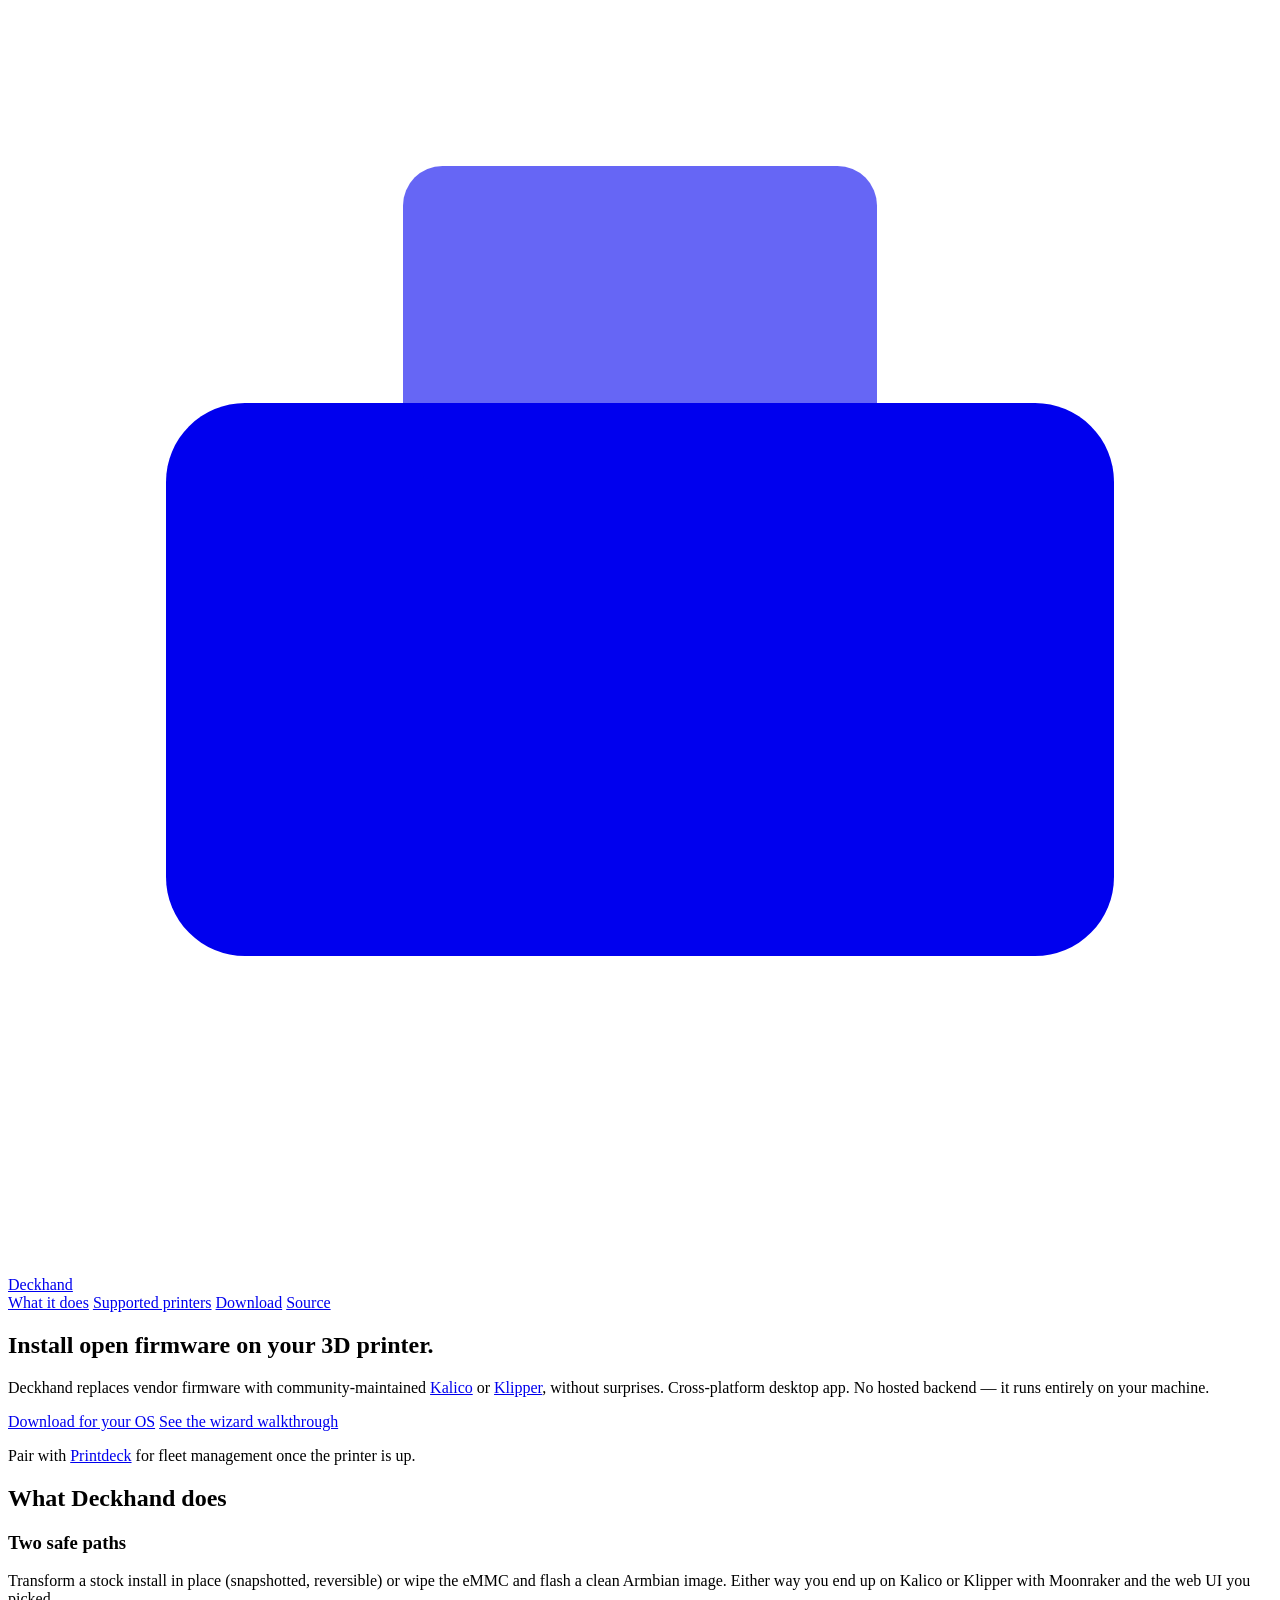
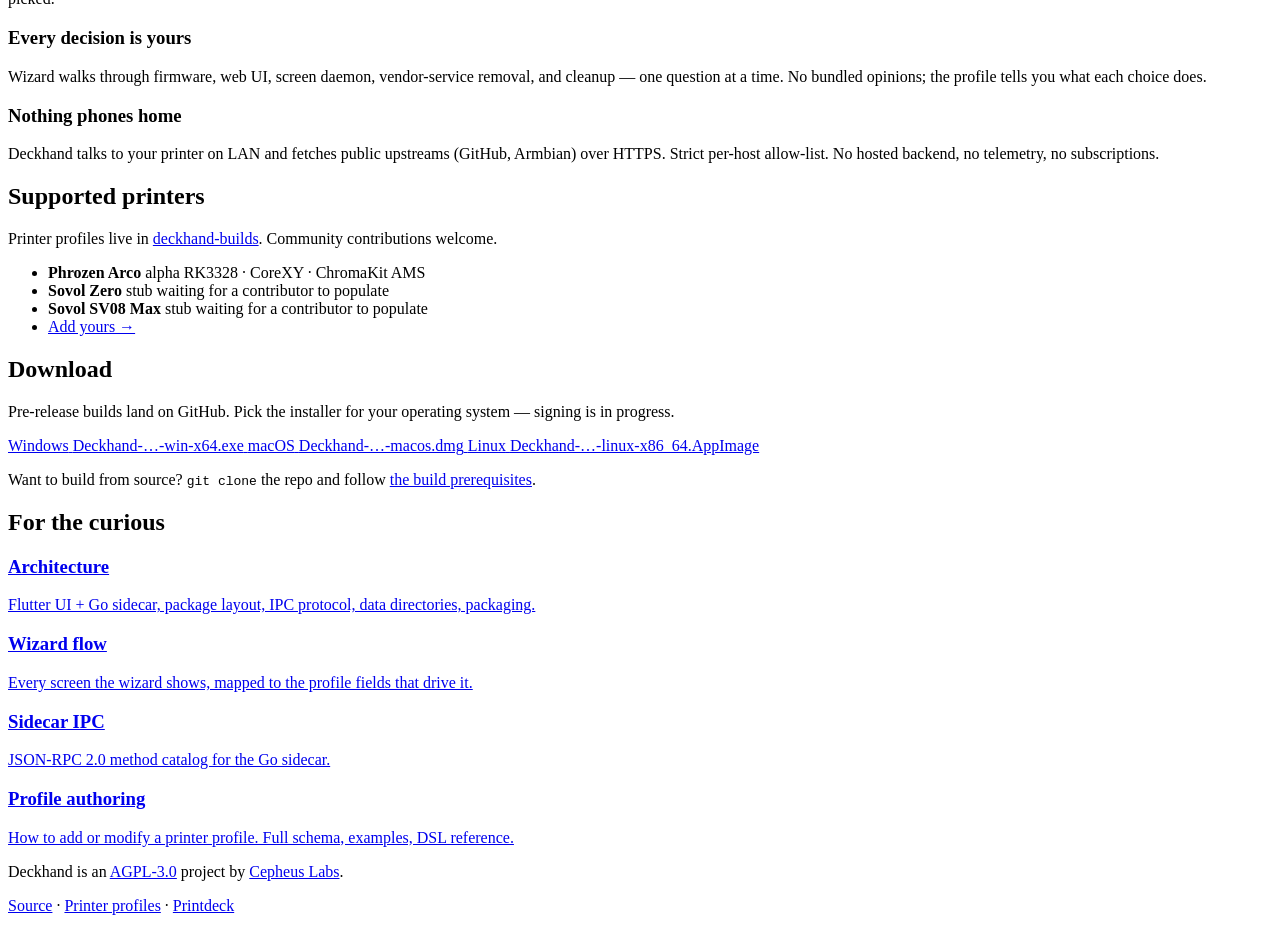
==== site/index.html @ 9b8ad836 "prod: full production readiness + landing site Step runner (deckhand_core): - Every profile step kin" ====
<!doctype html>
<html lang="en">
  <head>
    <meta charset="utf-8" />
    <meta name="viewport" content="width=device-width, initial-scale=1" />
    <title>Deckhand — open-source setup for Klipper 3D printers</title>
    <meta name="description" content="Deckhand replaces vendor firmware on Klipper 3D printers with Kalico or mainline Klipper. Cross-platform desktop tool from Cepheus Labs. Pairs with Printdeck." />

    <!-- Open Graph / social -->
    <meta property="og:title" content="Deckhand" />
    <meta property="og:description" content="OSS setup for Klipper 3D printers. Replace vendor firmware without surprises." />
    <meta property="og:url" content="https://dh.printdeck.io" />
    <meta property="og:type" content="website" />
    <meta name="twitter:card" content="summary_large_image" />

    <link rel="icon" type="image/svg+xml" href="/favicon.svg" />
    <link rel="stylesheet" href="/styles.css" />
  </head>
  <body>
    <header class="nav">
      <div class="container nav-inner">
        <a class="brand" href="/">
          <svg viewBox="0 0 32 32" class="brand-mark" aria-hidden="true">
            <rect x="4" y="10" width="24" height="14" rx="2" fill="currentColor" />
            <rect x="10" y="4" width="12" height="8" rx="1" fill="currentColor" opacity=".6" />
          </svg>
          Deckhand
        </a>
        <nav class="nav-links">
          <a href="#what">What it does</a>
          <a href="#printers">Supported printers</a>
          <a href="#download">Download</a>
          <a href="https://github.com/CepheusLabs/deckhand">Source</a>
        </nav>
      </div>
    </header>

    <main>
      <section class="hero">
        <div class="container hero-inner">
          <h1>Install <strong>open firmware</strong> on your 3D printer.</h1>
          <p class="hero-sub">
            Deckhand replaces vendor firmware with community-maintained
            <a href="https://github.com/KalicoCrew/kalico">Kalico</a> or
            <a href="https://github.com/Klipper3d/klipper">Klipper</a>,
            without surprises. Cross-platform desktop app. No hosted
            backend — it runs entirely on your machine.
          </p>
          <div class="hero-ctas">
            <a class="btn btn-primary" href="#download">Download for your OS</a>
            <a class="btn btn-ghost" href="https://github.com/CepheusLabs/deckhand/blob/main/docs/WIZARD-FLOW.md">See the wizard walkthrough</a>
          </div>
          <p class="hero-pair">
            Pair with <a href="https://printdeck.io">Printdeck</a> for fleet management once the printer is up.
          </p>
        </div>
      </section>

      <section id="what" class="section">
        <div class="container">
          <h2>What Deckhand does</h2>
          <div class="cards">
            <div class="card">
              <h3>Two safe paths</h3>
              <p>
                Transform a stock install in place (snapshotted, reversible)
                or wipe the eMMC and flash a clean Armbian image. Either
                way you end up on Kalico or Klipper with Moonraker and the
                web UI you picked.
              </p>
            </div>
            <div class="card">
              <h3>Every decision is yours</h3>
              <p>
                Wizard walks through firmware, web UI, screen daemon,
                vendor-service removal, and cleanup — one question at a
                time. No bundled opinions; the profile tells you what each
                choice does.
              </p>
            </div>
            <div class="card">
              <h3>Nothing phones home</h3>
              <p>
                Deckhand talks to your printer on LAN and fetches public
                upstreams (GitHub, Armbian) over HTTPS. Strict per-host
                allow-list. No hosted backend, no telemetry, no
                subscriptions.
              </p>
            </div>
          </div>
        </div>
      </section>

      <section id="printers" class="section alt">
        <div class="container">
          <h2>Supported printers</h2>
          <p class="section-sub">
            Printer profiles live in
            <a href="https://github.com/CepheusLabs/deckhand-builds">deckhand-builds</a>.
            Community contributions welcome.
          </p>
          <ul class="printer-list">
            <li>
              <strong>Phrozen Arco</strong>
              <span class="badge status-alpha">alpha</span>
              <span class="meta">RK3328 · CoreXY · ChromaKit AMS</span>
            </li>
            <li>
              <strong>Sovol Zero</strong>
              <span class="badge status-stub">stub</span>
              <span class="meta">waiting for a contributor to populate</span>
            </li>
            <li>
              <strong>Sovol SV08 Max</strong>
              <span class="badge status-stub">stub</span>
              <span class="meta">waiting for a contributor to populate</span>
            </li>
            <li class="add-your-printer">
              <a href="https://github.com/CepheusLabs/deckhand-builds/blob/main/AUTHORING.md">Add yours →</a>
            </li>
          </ul>
        </div>
      </section>

      <section id="download" class="section">
        <div class="container">
          <h2>Download</h2>
          <p class="section-sub">
            Pre-release builds land on GitHub. Pick the installer for your
            operating system — signing is in progress.
          </p>
          <div class="downloads">
            <a class="download-card" href="https://github.com/CepheusLabs/deckhand/releases/latest" data-os="windows">
              <span class="dl-os">Windows</span>
              <span class="dl-file">Deckhand-…-win-x64.exe</span>
            </a>
            <a class="download-card" href="https://github.com/CepheusLabs/deckhand/releases/latest" data-os="macos">
              <span class="dl-os">macOS</span>
              <span class="dl-file">Deckhand-…-macos.dmg</span>
            </a>
            <a class="download-card" href="https://github.com/CepheusLabs/deckhand/releases/latest" data-os="linux">
              <span class="dl-os">Linux</span>
              <span class="dl-file">Deckhand-…-linux-x86_64.AppImage</span>
            </a>
          </div>
          <p class="build-hint">
            Want to build from source? <code>git clone</code> the repo
            and follow <a href="https://github.com/CepheusLabs/deckhand/blob/main/docs/ARCHITECTURE.md#build-prerequisites-contributor">the build prerequisites</a>.
          </p>
        </div>
      </section>

      <section class="section alt">
        <div class="container">
          <h2>For the curious</h2>
          <div class="docs-grid">
            <a class="doc-card" href="https://github.com/CepheusLabs/deckhand/blob/main/docs/ARCHITECTURE.md">
              <h3>Architecture</h3>
              <p>Flutter UI + Go sidecar, package layout, IPC protocol, data directories, packaging.</p>
            </a>
            <a class="doc-card" href="https://github.com/CepheusLabs/deckhand/blob/main/docs/WIZARD-FLOW.md">
              <h3>Wizard flow</h3>
              <p>Every screen the wizard shows, mapped to the profile fields that drive it.</p>
            </a>
            <a class="doc-card" href="https://github.com/CepheusLabs/deckhand/blob/main/docs/IPC.md">
              <h3>Sidecar IPC</h3>
              <p>JSON-RPC 2.0 method catalog for the Go sidecar.</p>
            </a>
            <a class="doc-card" href="https://github.com/CepheusLabs/deckhand-builds/blob/main/AUTHORING.md">
              <h3>Profile authoring</h3>
              <p>How to add or modify a printer profile. Full schema, examples, DSL reference.</p>
            </a>
          </div>
        </div>
      </section>
    </main>

    <footer class="footer">
      <div class="container footer-inner">
        <p>
          Deckhand is an <a href="https://github.com/CepheusLabs/deckhand/blob/main/LICENSE">AGPL-3.0</a>
          project by <a href="https://cepheuslabs.com">Cepheus Labs</a>.
        </p>
        <p>
          <a href="https://github.com/CepheusLabs/deckhand">Source</a>
          ·
          <a href="https://github.com/CepheusLabs/deckhand-builds">Printer profiles</a>
          ·
          <a href="https://printdeck.io">Printdeck</a>
        </p>
      </div>
    </footer>

    <script src="/app.js" defer></script>
  </body>
</html>
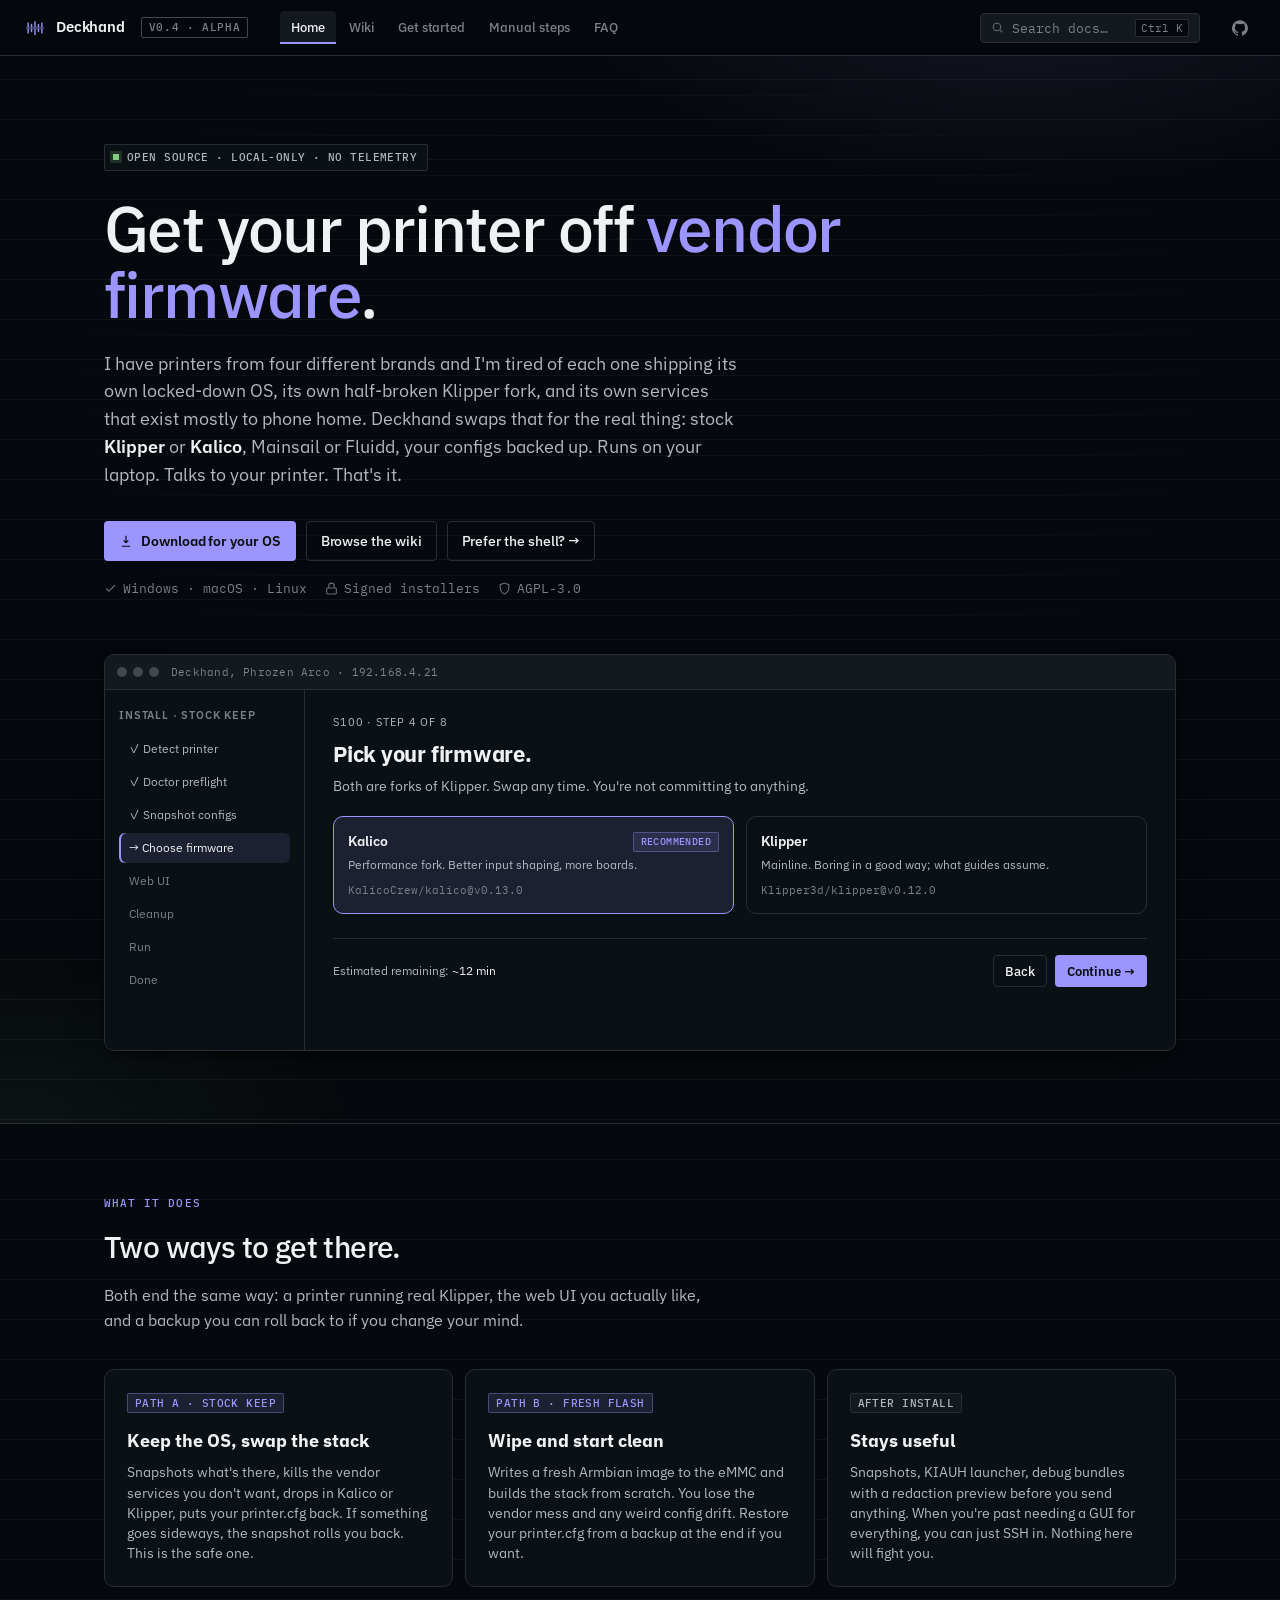
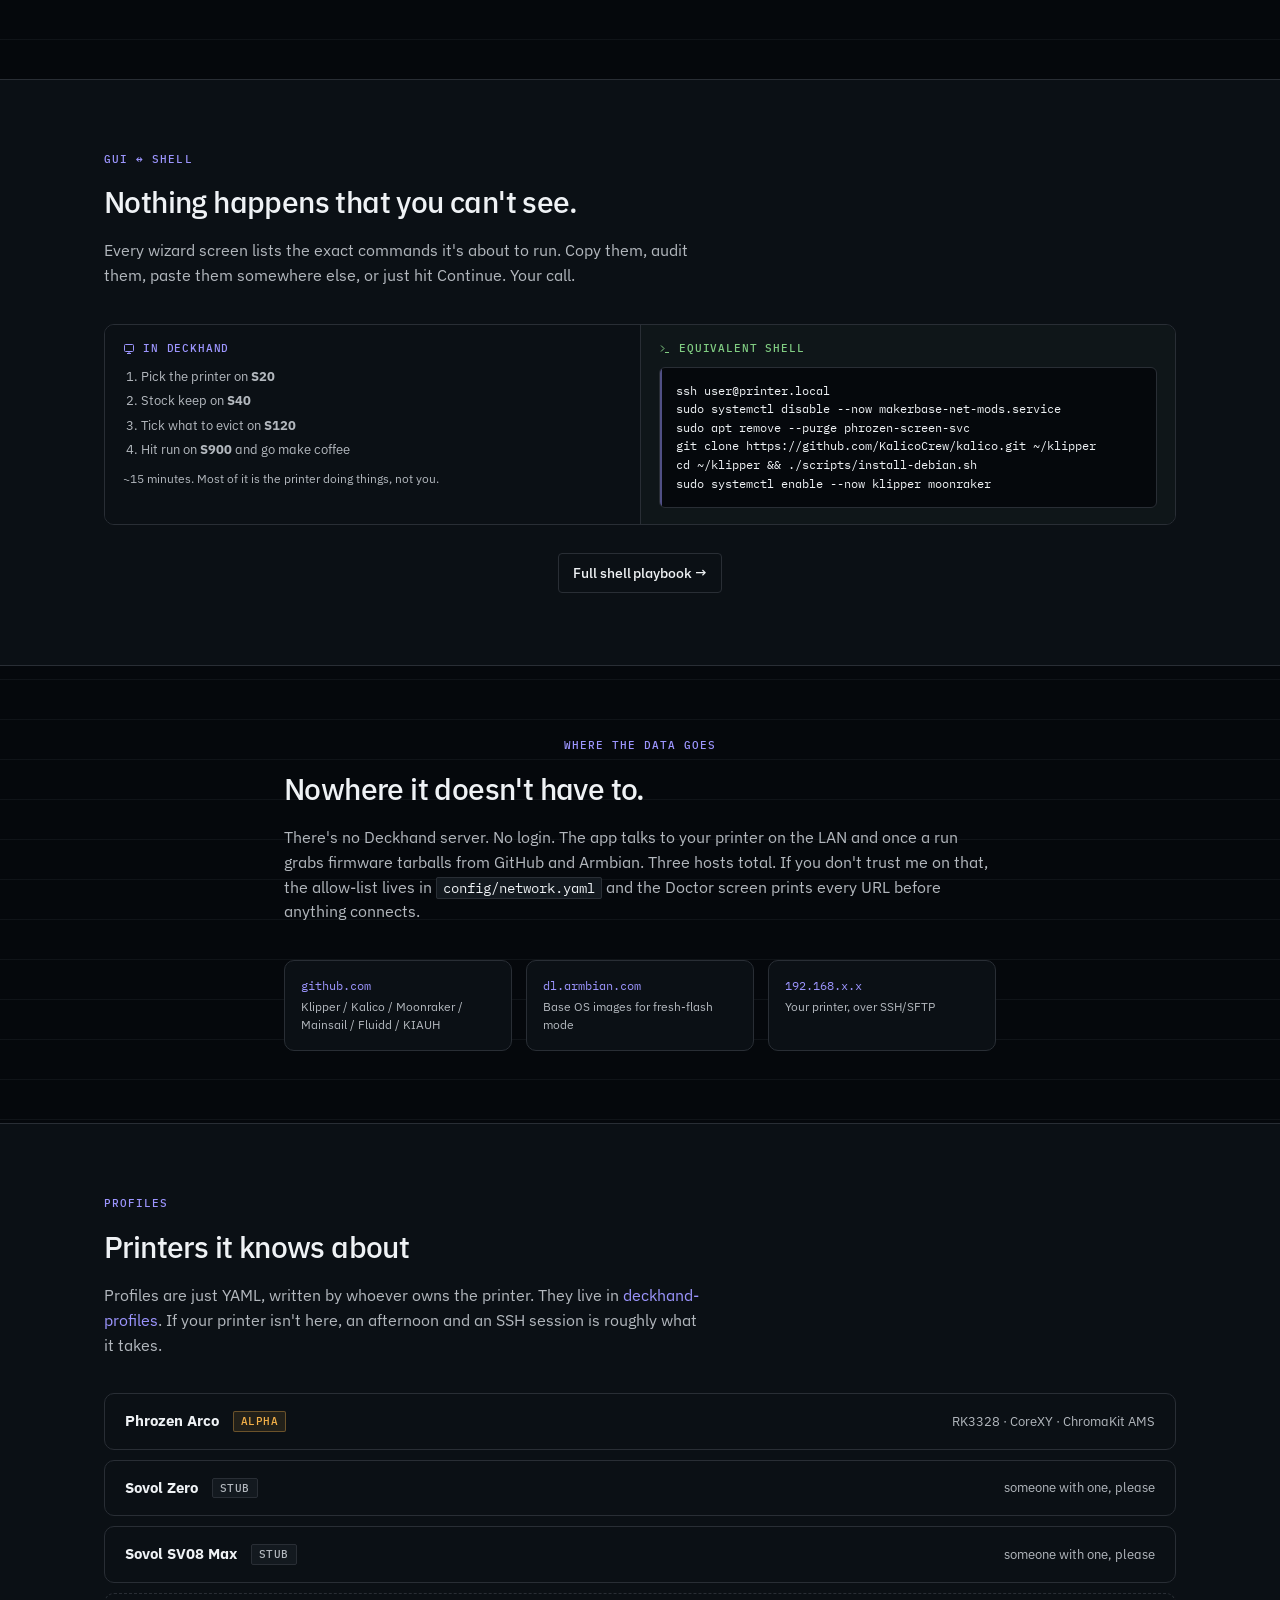
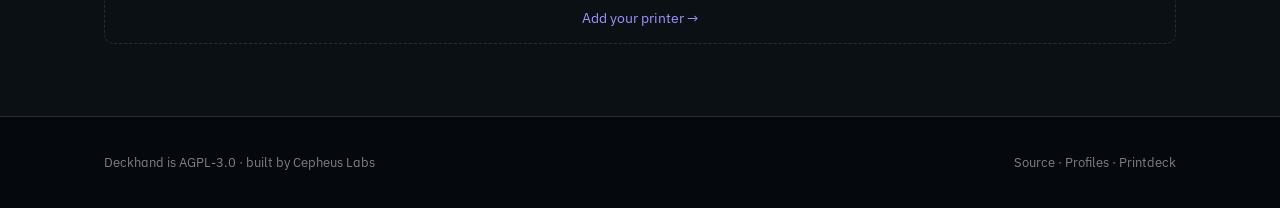
==== commit e20cbd29: "docs(site): expand deckhand web guide" ====
--- a/site/index.html
+++ b/site/index.html
@@ -1,196 +1,279 @@
 <!doctype html>
 <html lang="en">
-  <head>
-    <meta charset="utf-8" />
-    <meta name="viewport" content="width=device-width, initial-scale=1" />
-    <title>Deckhand — open-source setup for Klipper 3D printers</title>
-    <meta name="description" content="Deckhand replaces vendor firmware on Klipper 3D printers with Kalico or mainline Klipper. Cross-platform desktop tool from Cepheus Labs. Pairs with Printdeck." />
-
-    <!-- Open Graph / social -->
-    <meta property="og:title" content="Deckhand" />
-    <meta property="og:description" content="OSS setup for Klipper 3D printers. Replace vendor firmware without surprises." />
-    <meta property="og:url" content="https://dh.printdeck.io" />
-    <meta property="og:type" content="website" />
-    <meta name="twitter:card" content="summary_large_image" />
-
-    <link rel="icon" type="image/svg+xml" href="/favicon.svg" />
-    <link rel="stylesheet" href="/styles.css" />
-  </head>
-  <body>
-    <header class="nav">
-      <div class="container nav-inner">
-        <a class="brand" href="/">
-          <svg viewBox="0 0 32 32" class="brand-mark" aria-hidden="true">
-            <rect x="4" y="10" width="24" height="14" rx="2" fill="currentColor" />
-            <rect x="10" y="4" width="12" height="8" rx="1" fill="currentColor" opacity=".6" />
-          </svg>
-          Deckhand
-        </a>
-        <nav class="nav-links">
-          <a href="#what">What it does</a>
-          <a href="#printers">Supported printers</a>
-          <a href="#download">Download</a>
-          <a href="https://github.com/CepheusLabs/deckhand">Source</a>
-        </nav>
-      </div>
-    </header>
-
-    <main>
-      <section class="hero">
-        <div class="container hero-inner">
-          <h1>Install <strong>open firmware</strong> on your 3D printer.</h1>
-          <p class="hero-sub">
-            Deckhand replaces vendor firmware with community-maintained
-            <a href="https://github.com/KalicoCrew/kalico">Kalico</a> or
-            <a href="https://github.com/Klipper3d/klipper">Klipper</a>,
-            without surprises. Cross-platform desktop app. No hosted
-            backend — it runs entirely on your machine.
-          </p>
-          <div class="hero-ctas">
-            <a class="btn btn-primary" href="#download">Download for your OS</a>
-            <a class="btn btn-ghost" href="https://github.com/CepheusLabs/deckhand/blob/main/docs/WIZARD-FLOW.md">See the wizard walkthrough</a>
-          </div>
-          <p class="hero-pair">
-            Pair with <a href="https://printdeck.io">Printdeck</a> for fleet management once the printer is up.
-          </p>
-        </div>
-      </section>
-
-      <section id="what" class="section">
-        <div class="container">
-          <h2>What Deckhand does</h2>
-          <div class="cards">
-            <div class="card">
-              <h3>Two safe paths</h3>
-              <p>
-                Transform a stock install in place (snapshotted, reversible)
-                or wipe the eMMC and flash a clean Armbian image. Either
-                way you end up on Kalico or Klipper with Moonraker and the
-                web UI you picked.
-              </p>
-            </div>
-            <div class="card">
-              <h3>Every decision is yours</h3>
-              <p>
-                Wizard walks through firmware, web UI, screen daemon,
-                vendor-service removal, and cleanup — one question at a
-                time. No bundled opinions; the profile tells you what each
-                choice does.
-              </p>
-            </div>
-            <div class="card">
-              <h3>Nothing phones home</h3>
-              <p>
-                Deckhand talks to your printer on LAN and fetches public
-                upstreams (GitHub, Armbian) over HTTPS. Strict per-host
-                allow-list. No hosted backend, no telemetry, no
-                subscriptions.
-              </p>
+<head>
+<meta charset="utf-8" />
+<meta name="viewport" content="width=device-width, initial-scale=1" />
+<title>Deckhand: get your printer off vendor firmware</title>
+<meta name="description" content="A desktop app that flashes Klipper or Kalico to your 3D printer, kicks the vendor stack off, and leaves you with Mainsail or Fluidd. Free, local, no telemetry." />
+<link rel="icon" type="image/svg+xml" href="favicon.svg" />
+<link rel="stylesheet" href="styles.css" />
+</head>
+<body data-screen-label="Landing">
+
+<!-- ==================== Top bar ==================== -->
+<header class="topbar">
+  <div class="topbar-inner">
+    <a class="brand" href="index.html">
+      <svg class="brand-mark" viewBox="0 0 32 32" aria-hidden="true"><rect x="3" y="14" width="26" height="4" fill="currentColor" opacity=".4"/><g stroke="currentColor" stroke-width="2" stroke-linecap="square" fill="none"><line x1="6" y1="9" x2="6" y2="14"/><line x1="11" y1="11" x2="11" y2="14"/><line x1="16" y1="7" x2="16" y2="14"/><line x1="21" y1="11" x2="21" y2="14"/><line x1="26" y1="9" x2="26" y2="14"/><line x1="6" y1="18" x2="6" y2="23"/><line x1="11" y1="18" x2="11" y2="21"/><line x1="16" y1="18" x2="16" y2="25"/><line x1="21" y1="18" x2="21" y2="21"/><line x1="26" y1="18" x2="26" y2="23"/></g></svg>
+      Deckhand
+      <span class="brand-tag">v0.4 · alpha</span>
+    </a>
+    <nav class="topnav">
+      <a href="index.html" data-nav="index.html">Home</a>
+      <a href="wiki.html" data-nav="wiki.html">Wiki</a>
+      <a href="getting-started.html" data-nav="getting-started.html">Get started</a>
+      <a href="manual.html" data-nav="manual.html">Manual steps</a>
+      <a href="faq.html" data-nav="faq.html">FAQ</a>
+    </nav>
+    <div class="topbar-spacer"></div>
+    <button class="topbar-search" data-search aria-label="Search docs">
+      <svg viewBox="0 0 24 24" fill="none" stroke="currentColor" stroke-width="2"><circle cx="11" cy="11" r="7"/><path d="m21 21-4.3-4.3"/></svg>
+      Search docs…
+      <span class="kbd-shortcut">⌘K</span>
+    </button>
+    <a class="topbar-icon" href="https://github.com/CepheusLabs/deckhand" aria-label="GitHub">
+      <svg viewBox="0 0 24 24" fill="currentColor"><path d="M12 .3a12 12 0 0 0-3.8 23.4c.6.1.8-.3.8-.6v-2.1c-3.3.7-4-1.6-4-1.6-.5-1.4-1.3-1.7-1.3-1.7-1.1-.7.1-.7.1-.7 1.2.1 1.8 1.2 1.8 1.2 1 1.8 2.8 1.3 3.5 1 .1-.8.4-1.3.8-1.6-2.7-.3-5.5-1.3-5.5-6 0-1.3.5-2.4 1.2-3.2-.1-.3-.5-1.5.1-3.2 0 0 1-.3 3.3 1.2a11.5 11.5 0 0 1 6 0c2.3-1.5 3.3-1.2 3.3-1.2.6 1.7.2 2.9.1 3.2.7.8 1.2 1.9 1.2 3.2 0 4.7-2.8 5.7-5.5 6 .4.4.8 1.1.8 2.2v3.3c0 .3.2.7.8.6A12 12 0 0 0 12 .3"/></svg>
+    </a>
+  </div>
+</header>
+
+<!-- ==================== Hero ==================== -->
+<section class="hero">
+  <div class="hero-grid"></div>
+  <div class="hero-inner">
+    <span class="eyebrow"><span class="dot"></span> Open source · local-only · no telemetry</span>
+    <h1>
+      Get your printer off <span class="accent">vendor firmware</span>.
+    </h1>
+    <p class="hero-sub">
+      I have printers from four different brands and I'm tired of each one shipping its own locked-down OS, its own half-broken Klipper fork, and its own services that exist mostly to phone home. Deckhand swaps that for the real thing: stock <strong>Klipper</strong> or <strong>Kalico</strong>, Mainsail or Fluidd, your configs backed up. Runs on your laptop. Talks to your printer. That's it.
+    </p>
+    <div class="cta-row">
+      <a class="btn btn-primary" href="getting-started.html">
+        <svg viewBox="0 0 24 24" fill="none" stroke="currentColor" stroke-width="2"><path d="M12 3v12m0 0 4-4m-4 4-4-4M5 21h14"/></svg>
+        Download for your OS
+      </a>
+      <a class="btn btn-ghost" href="wiki.html">Browse the wiki</a>
+      <a class="btn btn-ghost" href="manual.html">Prefer the shell? →</a>
+    </div>
+    <div class="hero-meta">
+      <span><svg viewBox="0 0 24 24" fill="none" stroke="currentColor" stroke-width="2"><path d="M20 6 9 17l-5-5"/></svg> Windows · macOS · Linux</span>
+      <span><svg viewBox="0 0 24 24" fill="none" stroke="currentColor" stroke-width="2"><rect x="3" y="11" width="18" height="11" rx="2"/><path d="M7 11V7a5 5 0 0 1 10 0v4"/></svg> Signed installers</span>
+      <span><svg viewBox="0 0 24 24" fill="none" stroke="currentColor" stroke-width="2"><path d="M12 22s8-4 8-12V5l-8-3-8 3v5c0 8 8 12 8 12Z"/></svg> AGPL-3.0</span>
+    </div>
+
+    <!-- Demo window -->
+    <div class="hero-demo-wrap">
+      <div class="demo-window">
+        <div class="demo-titlebar">
+          <div class="demo-tl-dots"><span></span><span></span><span></span></div>
+          <div class="demo-tl-title">Deckhand, Phrozen Arco · 192.168.4.21</div>
+        </div>
+        <div style="display:grid;grid-template-columns:200px 1fr;min-height:360px;">
+          <!-- left rail -->
+          <div style="background:var(--bg-alt);border-right:1px solid var(--border);padding:18px 14px;font-size:12px;">
+            <div style="font-size:10.5px;text-transform:uppercase;letter-spacing:.08em;color:var(--text-dim);font-weight:600;margin:0 0 10px;">Install · Stock keep</div>
+            <div style="display:grid;gap:3px;">
+              <div style="padding:6px 10px;border-radius:6px;color:var(--text-muted);">✓ Detect printer</div>
+              <div style="padding:6px 10px;border-radius:6px;color:var(--text-muted);">✓ Doctor preflight</div>
+              <div style="padding:6px 10px;border-radius:6px;color:var(--text-muted);">✓ Snapshot configs</div>
+              <div style="padding:6px 10px;border-radius:6px;background:var(--accent-soft);color:var(--text);box-shadow:inset 2px 0 0 var(--accent);">→ Choose firmware</div>
+              <div style="padding:6px 10px;border-radius:6px;color:var(--text-dim);">Web UI</div>
+              <div style="padding:6px 10px;border-radius:6px;color:var(--text-dim);">Cleanup</div>
+              <div style="padding:6px 10px;border-radius:6px;color:var(--text-dim);">Run</div>
+              <div style="padding:6px 10px;border-radius:6px;color:var(--text-dim);">Done</div>
             </div>
           </div>
-        </div>
-      </section>
-
-      <section id="printers" class="section alt">
-        <div class="container">
-          <h2>Supported printers</h2>
-          <p class="section-sub">
-            Printer profiles live in
-            <a href="https://github.com/CepheusLabs/deckhand-builds">deckhand-builds</a>.
-            Community contributions welcome.
-          </p>
-          <ul class="printer-list">
-            <li>
-              <strong>Phrozen Arco</strong>
-              <span class="badge status-alpha">alpha</span>
-              <span class="meta">RK3328 · CoreXY · ChromaKit AMS</span>
-            </li>
-            <li>
-              <strong>Sovol Zero</strong>
-              <span class="badge status-stub">stub</span>
-              <span class="meta">waiting for a contributor to populate</span>
-            </li>
-            <li>
-              <strong>Sovol SV08 Max</strong>
-              <span class="badge status-stub">stub</span>
-              <span class="meta">waiting for a contributor to populate</span>
-            </li>
-            <li class="add-your-printer">
-              <a href="https://github.com/CepheusLabs/deckhand-builds/blob/main/AUTHORING.md">Add yours →</a>
-            </li>
-          </ul>
-        </div>
-      </section>
-
-      <section id="download" class="section">
-        <div class="container">
-          <h2>Download</h2>
-          <p class="section-sub">
-            Pre-release builds land on GitHub. Pick the installer for your
-            operating system — signing is in progress.
-          </p>
-          <div class="downloads">
-            <a class="download-card" href="https://github.com/CepheusLabs/deckhand/releases/latest" data-os="windows">
-              <span class="dl-os">Windows</span>
-              <span class="dl-file">Deckhand-…-win-x64.exe</span>
-            </a>
-            <a class="download-card" href="https://github.com/CepheusLabs/deckhand/releases/latest" data-os="macos">
-              <span class="dl-os">macOS</span>
-              <span class="dl-file">Deckhand-…-macos.dmg</span>
-            </a>
-            <a class="download-card" href="https://github.com/CepheusLabs/deckhand/releases/latest" data-os="linux">
-              <span class="dl-os">Linux</span>
-              <span class="dl-file">Deckhand-…-linux-x86_64.AppImage</span>
-            </a>
+          <!-- right body -->
+          <div style="padding:24px 28px;">
+            <div style="font-size:11px;text-transform:uppercase;letter-spacing:.08em;color:var(--text-muted);">S100 · Step 4 of 8</div>
+            <h3 style="font-size:22px;margin:6px 0 6px;letter-spacing:-.01em;">Pick your firmware.</h3>
+            <p style="color:var(--text-muted);margin:0 0 20px;font-size:13.5px;">Both are forks of Klipper. Swap any time. You're not committing to anything.</p>
+            <div style="display:grid;grid-template-columns:1fr 1fr;gap:12px;">
+              <div style="border:1px solid var(--accent);background:var(--accent-soft);border-radius:10px;padding:14px;">
+                <div style="display:flex;align-items:center;justify-content:space-between;">
+                  <div style="font-weight:600;">Kalico</div>
+                  <span class="tag tag--accent" style="font-size:10px;">Recommended</span>
+                </div>
+                <div style="font-size:12px;color:var(--text-muted);margin-top:4px;">Performance fork. Better input shaping, more boards.</div>
+                <div style="font-size:11px;color:var(--text-dim);margin-top:8px;font-family:var(--font-mono);">KalicoCrew/kalico@v0.13.0</div>
+              </div>
+              <div style="border:1px solid var(--border);background:var(--card);border-radius:10px;padding:14px;">
+                <div style="font-weight:600;">Klipper</div>
+                <div style="font-size:12px;color:var(--text-muted);margin-top:4px;">Mainline. Boring in a good way; what guides assume.</div>
+                <div style="font-size:11px;color:var(--text-dim);margin-top:8px;font-family:var(--font-mono);">Klipper3d/klipper@v0.12.0</div>
+              </div>
+            </div>
+            <div style="display:flex;justify-content:space-between;align-items:center;margin-top:24px;padding-top:16px;border-top:1px solid var(--border);">
+              <span style="font-size:12px;color:var(--text-muted);">Estimated remaining: <span style="color:var(--text);">~12 min</span></span>
+              <div style="display:flex;gap:8px;">
+                <button class="btn btn-ghost btn-sm">Back</button>
+                <button class="btn btn-primary btn-sm">Continue →</button>
+              </div>
+            </div>
           </div>
-          <p class="build-hint">
-            Want to build from source? <code>git clone</code> the repo
-            and follow <a href="https://github.com/CepheusLabs/deckhand/blob/main/docs/ARCHITECTURE.md#build-prerequisites-contributor">the build prerequisites</a>.
-          </p>
-        </div>
-      </section>
-
-      <section class="section alt">
-        <div class="container">
-          <h2>For the curious</h2>
-          <div class="docs-grid">
-            <a class="doc-card" href="https://github.com/CepheusLabs/deckhand/blob/main/docs/ARCHITECTURE.md">
-              <h3>Architecture</h3>
-              <p>Flutter UI + Go sidecar, package layout, IPC protocol, data directories, packaging.</p>
-            </a>
-            <a class="doc-card" href="https://github.com/CepheusLabs/deckhand/blob/main/docs/WIZARD-FLOW.md">
-              <h3>Wizard flow</h3>
-              <p>Every screen the wizard shows, mapped to the profile fields that drive it.</p>
-            </a>
-            <a class="doc-card" href="https://github.com/CepheusLabs/deckhand/blob/main/docs/IPC.md">
-              <h3>Sidecar IPC</h3>
-              <p>JSON-RPC 2.0 method catalog for the Go sidecar.</p>
-            </a>
-            <a class="doc-card" href="https://github.com/CepheusLabs/deckhand-builds/blob/main/AUTHORING.md">
-              <h3>Profile authoring</h3>
-              <p>How to add or modify a printer profile. Full schema, examples, DSL reference.</p>
-            </a>
-          </div>
-        </div>
-      </section>
-    </main>
-
-    <footer class="footer">
-      <div class="container footer-inner">
-        <p>
-          Deckhand is an <a href="https://github.com/CepheusLabs/deckhand/blob/main/LICENSE">AGPL-3.0</a>
-          project by <a href="https://cepheuslabs.com">Cepheus Labs</a>.
-        </p>
-        <p>
-          <a href="https://github.com/CepheusLabs/deckhand">Source</a>
-          ·
-          <a href="https://github.com/CepheusLabs/deckhand-builds">Printer profiles</a>
-          ·
-          <a href="https://printdeck.io">Printdeck</a>
-        </p>
-      </div>
-    </footer>
-
-    <script src="/app.js" defer></script>
-  </body>
+        </div>
+      </div>
+    </div>
+  </div>
+</section>
+
+<!-- ==================== What it does ==================== -->
+<section class="section">
+  <div class="container">
+    <div class="section-eyebrow">What it does</div>
+    <h2>Two ways to get there.</h2>
+    <p class="section-lede">Both end the same way: a printer running real Klipper, the web UI you actually like, and a backup you can roll back to if you change your mind.</p>
+
+    <div class="card-grid">
+      <div class="card">
+        <span class="tag tag--accent">Path A · Stock keep</span>
+        <h3 style="margin:14px 0 8px;font-size:18px;">Keep the OS, swap the stack</h3>
+        <p style="color:var(--text-muted);margin:0;font-size:13.5px;">Snapshots what's there, kills the vendor services you don't want, drops in Kalico or Klipper, puts your printer.cfg back. If something goes sideways, the snapshot rolls you back. This is the safe one.</p>
+      </div>
+      <div class="card">
+        <span class="tag tag--accent">Path B · Fresh flash</span>
+        <h3 style="margin:14px 0 8px;font-size:18px;">Wipe and start clean</h3>
+        <p style="color:var(--text-muted);margin:0;font-size:13.5px;">Writes a fresh Armbian image to the eMMC and builds the stack from scratch. You lose the vendor mess and any weird config drift. Restore your printer.cfg from a backup at the end if you want.</p>
+      </div>
+      <div class="card">
+        <span class="tag">After install</span>
+        <h3 style="margin:14px 0 8px;font-size:18px;">Stays useful</h3>
+        <p style="color:var(--text-muted);margin:0;font-size:13.5px;">Snapshots, KIAUH launcher, debug bundles with a redaction preview before you send anything. When you're past needing a GUI for everything, you can just SSH in. Nothing here will fight you.</p>
+      </div>
+    </div>
+  </div>
+</section>
+
+<!-- ==================== GUI vs Manual ==================== -->
+<section class="section alt">
+  <div class="container">
+    <div class="section-eyebrow">GUI ↔ shell</div>
+    <h2>Nothing happens that you can't see.</h2>
+    <p class="section-lede">Every wizard screen lists the exact commands it's about to run. Copy them, audit them, paste them somewhere else, or just hit Continue. Your call.</p>
+
+    <div class="parallel">
+      <div class="parallel--gui">
+        <div class="parallel-head">
+          <svg viewBox="0 0 24 24" fill="none" stroke="currentColor" stroke-width="2"><rect x="3" y="3" width="18" height="14" rx="2"/><path d="M8 21h8M12 17v4"/></svg>
+          In Deckhand
+        </div>
+        <ol>
+          <li>Pick the printer on <strong>S20</strong></li>
+          <li>Stock keep on <strong>S40</strong></li>
+          <li>Tick what to evict on <strong>S120</strong></li>
+          <li>Hit run on <strong>S900</strong> and go make coffee</li>
+        </ol>
+        <div style="font-size:12px;color:var(--text-muted);margin-top:10px;">~15 minutes. Most of it is the printer doing things, not you.</div>
+      </div>
+      <div class="parallel--manual">
+        <div class="parallel-head">
+          <svg viewBox="0 0 24 24" fill="none" stroke="currentColor" stroke-width="2"><path d="m4 17 6-6-6-6m8 14h8"/></svg>
+          Equivalent shell
+        </div>
+<pre><code>ssh user@printer.local
+sudo systemctl disable --now makerbase-net-mods.service
+sudo apt remove --purge phrozen-screen-svc
+git clone https://github.com/KalicoCrew/kalico.git ~/klipper
+cd ~/klipper && ./scripts/install-debian.sh
+sudo systemctl enable --now klipper moonraker</code></pre>
+      </div>
+    </div>
+
+    <div style="text-align:center;margin-top:24px;">
+      <a class="btn btn-ghost" href="manual.html">Full shell playbook →</a>
+    </div>
+  </div>
+</section>
+
+<!-- ==================== Privacy ==================== -->
+<section class="section">
+  <div class="container" style="max-width:760px;text-align:center;">
+    <div class="section-eyebrow">Where the data goes</div>
+    <h2 style="text-align:left;">Nowhere it doesn't have to.</h2>
+    <p class="section-lede" style="text-align:left;max-width:none;">There's no Deckhand server. No login. The app talks to your printer on the LAN and once a run grabs firmware tarballs from GitHub and Armbian. Three hosts total. If you don't trust me on that, the allow-list lives in <code>config/network.yaml</code> and the Doctor screen prints every URL before anything connects.</p>
+
+    <div style="display:grid;grid-template-columns:repeat(auto-fit,minmax(180px,1fr));gap:14px;margin-top:24px;text-align:left;">
+      <div class="card" style="padding:16px;">
+        <div style="font-family:var(--font-mono);font-size:12px;color:var(--accent);">github.com</div>
+        <div style="font-size:12px;color:var(--text-muted);margin-top:3px;">Klipper / Kalico / Moonraker / Mainsail / Fluidd / KIAUH</div>
+      </div>
+      <div class="card" style="padding:16px;">
+        <div style="font-family:var(--font-mono);font-size:12px;color:var(--accent);">dl.armbian.com</div>
+        <div style="font-size:12px;color:var(--text-muted);margin-top:3px;">Base OS images for fresh-flash mode</div>
+      </div>
+      <div class="card" style="padding:16px;">
+        <div style="font-family:var(--font-mono);font-size:12px;color:var(--accent);">192.168.x.x</div>
+        <div style="font-size:12px;color:var(--text-muted);margin-top:3px;">Your printer, over SSH/SFTP</div>
+      </div>
+    </div>
+  </div>
+</section>
+
+<!-- ==================== Supported printers ==================== -->
+<section class="section alt" id="printers">
+  <div class="container">
+    <div class="section-eyebrow">Profiles</div>
+    <h2>Printers it knows about</h2>
+    <p class="section-lede">Profiles are just YAML, written by whoever owns the printer. They live in <a href="https://github.com/CepheusLabs/deckhand-profiles">deckhand-profiles</a>. If your printer isn't here, an afternoon and an SSH session is roughly what it takes.</p>
+    <div style="display:grid;gap:10px;">
+      <div class="card" style="display:flex;align-items:center;gap:14px;padding:16px 20px;">
+        <strong style="font-size:15px;">Phrozen Arco</strong>
+        <span class="tag tag--amber">alpha</span>
+        <span style="margin-left:auto;color:var(--text-muted);font-size:13px;">RK3328 · CoreXY · ChromaKit AMS</span>
+      </div>
+      <div class="card" style="display:flex;align-items:center;gap:14px;padding:16px 20px;">
+        <strong style="font-size:15px;">Sovol Zero</strong>
+        <span class="tag">stub</span>
+        <span style="margin-left:auto;color:var(--text-muted);font-size:13px;">someone with one, please</span>
+      </div>
+      <div class="card" style="display:flex;align-items:center;gap:14px;padding:16px 20px;">
+        <strong style="font-size:15px;">Sovol SV08 Max</strong>
+        <span class="tag">stub</span>
+        <span style="margin-left:auto;color:var(--text-muted);font-size:13px;">someone with one, please</span>
+      </div>
+      <div class="card" style="border-style:dashed;background:transparent;display:flex;justify-content:center;padding:14px;">
+        <a href="https://github.com/CepheusLabs/deckhand-profiles/blob/main/AUTHORING.md">Add your printer →</a>
+      </div>
+    </div>
+  </div>
+</section>
+
+<!-- ==================== Footer ==================== -->
+<footer class="footer">
+  <div class="container footer-inner">
+    <div>Deckhand is <a href="https://github.com/CepheusLabs/deckhand/blob/main/LICENSE">AGPL-3.0</a> · built by <a href="https://cepheuslabs.com">Cepheus Labs</a></div>
+    <div>
+      <a href="https://github.com/CepheusLabs/deckhand">Source</a> ·
+      <a href="https://github.com/CepheusLabs/deckhand-profiles">Profiles</a> ·
+      <a href="https://printdeck.io">Printdeck</a>
+    </div>
+  </div>
+</footer>
+
+<!-- Search modal -->
+<div class="search-modal" id="search-modal">
+  <div class="search-panel">
+    <div class="search-input">
+      <svg viewBox="0 0 24 24" fill="none" stroke="currentColor" stroke-width="2"><circle cx="11" cy="11" r="7"/><path d="m21 21-4.3-4.3"/></svg>
+      <input placeholder="Search the wiki…" />
+    </div>
+    <div class="search-results">
+      <div class="search-result is-selected">Getting started · Install <span class="sr-where">getting-started.html</span></div>
+      <div class="search-result">Manual playbook · Stock keep <span class="sr-where">manual.html#stock-keep</span></div>
+      <div class="search-result">🛠 CLI reference · deckhand doctor <span class="sr-where">cli.html#doctor</span></div>
+      <div class="search-result">🔧 FAQ · "It can't find my printer" <span class="sr-where">faq.html#discovery</span></div>
+      <div class="search-result">📡 IPC · disks.list <span class="sr-where">cli.html#disks-list</span></div>
+    </div>
+    <div class="search-foot">
+      <span><kbd>↑</kbd><kbd>↓</kbd> navigate</span>
+      <span><kbd>↵</kbd> open</span>
+      <span><kbd>esc</kbd> close</span>
+    </div>
+  </div>
+</div>
+
+<script src="app.js"></script>
+
+</body>
 </html>
--- a/site/styles.css
+++ b/site/styles.css
@@ -0,0 +1,859 @@
+/* ============================================================
+   Deckhand wiki + landing — design tokens
+   Mirrors the Flutter app theme (deckhand_tokens.dart):
+     · UV-violet accent (OKLCH 0.72 0.15 285)
+     · Cool slate neutrals (OKLCH * * 250)
+     · IBM Plex Sans + IBM Plex Mono
+     · Small technical radii (2/4/6/10)
+     · Horizontal "workshop" grid backdrop
+   Tokens map 1:1 to the Dart bundle so the brand reads identically.
+   ============================================================ */
+
+/* IBM Plex from Google Fonts */
+@import url('https://fonts.googleapis.com/css2?family=IBM+Plex+Mono:wght@400;500;600&family=IBM+Plex+Sans:wght@400;500;600;700&display=swap');
+
+:root {
+  /* === Surface ladder (ink0..ink4) — dark mode default === */
+  --ink0:        oklch(0.13 0.012 250);   /* page bg */
+  --ink1:        oklch(0.17 0.013 250);   /* panels, cards */
+  --ink2:        oklch(0.21 0.014 250);   /* raised */
+  --ink3:        oklch(0.26 0.015 250);   /* hover */
+  --ink4:        oklch(0.32 0.016 250);   /* highlight */
+
+  --line:        oklch(0.30 0.014 250);
+  --line-soft:   oklch(0.25 0.013 250);
+  --rule:        oklch(0.40 0.014 250);
+  --grid-line:   oklch(0.22 0.012 250 / 0.6);
+
+  --text:        oklch(0.96 0.005 250);
+  --text-2:      oklch(0.78 0.010 250);
+  --text-3:      oklch(0.60 0.012 250);
+  --text-4:      oklch(0.45 0.013 250);
+
+  /* === Accent — UV violet === */
+  --accent:        oklch(0.72 0.15 285);
+  --accent-dim:    oklch(0.64 0.11 285);
+  --accent-bright: oklch(0.82 0.15 285);
+  --accent-soft:   oklch(0.72 0.15 285 / 0.12);
+  --accent-line:   oklch(0.72 0.15 285 / 0.35);
+  --accent-fg:     oklch(0.16 0.012 285);
+
+  /* === Status === */
+  --ok:    oklch(0.78 0.13 145);
+  --warn:  oklch(0.80 0.14  75);
+  --bad:   oklch(0.70 0.18  25);
+  --info:  oklch(0.78 0.10 220);
+
+  --ok-soft:   oklch(0.78 0.13 145 / 0.10);
+  --warn-soft: oklch(0.80 0.14  75 / 0.10);
+  --bad-soft:  oklch(0.70 0.18  25 / 0.10);
+
+  /* Legacy aliases used throughout the old stylesheet — point them at the new ladder */
+  --bg:           var(--ink0);
+  --bg-alt:       var(--ink1);
+  --bg-soft:      var(--ink2);
+  --card:         var(--ink1);
+  --card-hi:      var(--ink2);
+  --border:       var(--line);
+  --border-hi:    var(--rule);
+  --text-muted:   var(--text-2);
+  --text-dim:     var(--text-3);
+  --accent-hi:    var(--accent-bright);
+  --green:        var(--ok);
+  --amber:        var(--warn);
+  --danger:       var(--bad);
+
+  /* === Type === */
+  --font-sans:  'IBM Plex Sans', ui-sans-serif, -apple-system, "Segoe UI", "Helvetica Neue", Arial, sans-serif;
+  --font-mono:  'IBM Plex Mono', ui-monospace, "SFMono-Regular", Menlo, Consolas, monospace;
+  --font-serif: "Iowan Old Style", "Charter", "Georgia", serif;
+
+  /* === Radii (technical scale: r1..r4) === */
+  --r1: 2px;
+  --r2: 4px;
+  --r3: 6px;
+  --r4: 10px;
+  /* legacy aliases */
+  --rad-s:  var(--r2);
+  --rad-m:  var(--r3);
+  --rad-l:  var(--r4);
+  --rad-xl: 14px;
+
+  /* === Density (--u in source) === */
+  --u: 5px;
+
+  --shadow-1: 0 1px 0 rgb(255 255 255 / 0.02) inset, 0 1px 2px rgb(0 0 0 / 0.4);
+  --shadow-2: 0 12px 32px -12px rgb(0 0 0 / 0.55), 0 2px 6px rgb(0 0 0 / 0.35);
+
+  /* === Layout === */
+  --nav-h: 56px;
+  --side-w: 260px;
+  --content-max: 760px;
+}
+
+/* === Light mode === */
+:root[data-theme="light"] {
+  --ink0:        oklch(0.985 0.003 250);
+  --ink1:        oklch(0.97  0.004 250);
+  --ink2:        oklch(0.945 0.005 250);
+  --ink3:        oklch(0.92  0.006 250);
+  --ink4:        oklch(0.88  0.008 250);
+
+  --line:        oklch(0.85  0.008 250);
+  --line-soft:   oklch(0.90  0.006 250);
+  --rule:        oklch(0.72  0.010 250);
+  --grid-line:   oklch(0.90  0.006 250 / 0.7);
+
+  --text:        oklch(0.18  0.012 250);
+  --text-2:      oklch(0.36  0.012 250);
+  --text-3:      oklch(0.50  0.012 250);
+  --text-4:      oklch(0.62  0.010 250);
+
+  --accent:        oklch(0.55 0.20 285);
+  --accent-dim:    oklch(0.47 0.17 285);
+  --accent-bright: oklch(0.63 0.20 285);
+  --accent-soft:   oklch(0.55 0.20 285 / 0.10);
+  --accent-line:   oklch(0.55 0.20 285 / 0.30);
+  --accent-fg:     #fcfcfc;
+
+  --ok:    oklch(0.50 0.16 145);
+  --warn:  oklch(0.55 0.16  65);
+  --bad:   oklch(0.52 0.20  25);
+  --info:  oklch(0.55 0.13 220);
+}
+
+* { box-sizing: border-box; }
+html, body { margin: 0; padding: 0; }
+html {
+  scroll-behavior: smooth;
+  scroll-padding-top: 80px;
+  /* Workshop-instrument horizontal grid (matches GridBackground.dart, 40px cadence) */
+  background:
+    repeating-linear-gradient(
+      to bottom,
+      transparent 0,
+      transparent 39px,
+      var(--grid-line) 39px,
+      var(--grid-line) 40px
+    ),
+    var(--ink0);
+}
+
+body {
+  font-family: var(--font-sans);
+  background: transparent;
+  color: var(--text);
+  line-height: 1.5;
+  font-size: 14px;
+  -webkit-font-smoothing: antialiased;
+  text-rendering: optimizeLegibility;
+  font-feature-settings: "ss01", "cv02";
+}
+
+a { color: var(--accent); text-decoration: none; }
+a:hover { color: var(--accent-bright); text-decoration: underline; text-underline-offset: 3px; }
+
+::selection { background: var(--accent-soft); color: var(--text); }
+
+/* Mono treatment matches the Dart titleSmall + screen-ID convention */
+code, kbd, pre, samp { font-family: var(--font-mono); font-size: 0.92em; }
+code {
+  background: var(--ink2);
+  border: 1px solid var(--line);
+  padding: 1px 6px;
+  border-radius: var(--r1);
+  color: var(--text);
+  white-space: nowrap;
+  font-size: 0.88em;
+}
+pre {
+  background: var(--ink0);
+  border: 1px solid var(--line);
+  border-radius: var(--r3);
+  padding: 14px 16px;
+  overflow-x: auto;
+  margin: 16px 0;
+  line-height: 1.55;
+  font-size: 12.5px;
+  position: relative;
+}
+pre::before {
+  content: "";
+  position: absolute;
+  left: 0; top: 0; bottom: 0;
+  width: 2px;
+  background: var(--accent);
+  opacity: 0.5;
+}
+pre code { background: none; border: none; padding: 0; white-space: pre; color: var(--text); font-size: inherit; }
+
+kbd {
+  background: var(--ink2);
+  border: 1px solid var(--rule);
+  border-bottom-width: 2px;
+  padding: 1px 6px;
+  border-radius: var(--r1);
+  font-size: 0.82em;
+  color: var(--text);
+  font-weight: 500;
+}
+
+hr { border: none; border-top: 1px solid var(--line); margin: 32px 0; }
+
+/* ============================================================
+   Top nav (shared)
+   ============================================================ */
+.topbar {
+  position: sticky; top: 0; z-index: 30;
+  background: color-mix(in oklab, var(--ink0) 85%, transparent);
+  backdrop-filter: blur(10px);
+  -webkit-backdrop-filter: blur(10px);
+  border-bottom: 1px solid var(--line);
+  height: var(--nav-h);
+}
+.topbar-inner {
+  height: 100%;
+  max-width: 1280px;
+  margin: 0 auto;
+  padding: 0 24px;
+  display: flex;
+  align-items: center;
+  gap: 24px;
+}
+.brand {
+  display: flex; align-items: center; gap: 10px;
+  font-weight: 600; font-size: 15px; letter-spacing: -0.01em;
+  color: var(--text);
+}
+.brand:hover { text-decoration: none; color: var(--text); }
+.brand-mark {
+  width: 22px; height: 22px;
+  color: var(--accent);
+  flex: none;
+}
+.brand-tag {
+  font-family: var(--font-mono);
+  font-size: 10.5px; color: var(--text-3); letter-spacing: 0.06em;
+  text-transform: uppercase; padding: 2px 7px;
+  border: 1px solid var(--rule); border-radius: var(--r1);
+  margin-left: 6px;
+  font-weight: 500;
+}
+
+.topnav {
+  display: flex; gap: 2px; align-items: center;
+  margin-left: 8px;
+}
+.topnav a {
+  color: var(--text-3);
+  font-size: 13px;
+  padding: 7px 11px;
+  border-radius: var(--r2);
+  font-weight: 500;
+  letter-spacing: -0.005em;
+}
+.topnav a:hover { color: var(--text); background: var(--ink2); text-decoration: none; }
+.topnav a.is-active {
+  color: var(--text);
+  background: var(--ink2);
+  box-shadow: inset 0 -2px 0 var(--accent);
+  border-radius: var(--r2) var(--r2) 0 0;
+}
+
+.topbar-spacer { flex: 1; }
+
+.topbar-search {
+  display: flex; align-items: center; gap: 8px;
+  background: var(--ink2);
+  border: 1px solid var(--line);
+  border-radius: var(--r2);
+  padding: 5px 10px;
+  font-size: 12.5px;
+  color: var(--text-3);
+  min-width: 220px;
+  cursor: text;
+  font-family: var(--font-mono);
+}
+.topbar-search:hover { border-color: var(--rule); }
+.topbar-search:focus-within { border-color: var(--accent); box-shadow: 0 0 0 1.5px var(--accent); }
+.topbar-search svg { width: 13px; height: 13px; opacity: 0.8; }
+.topbar-search .kbd-shortcut {
+  margin-left: auto; font-family: var(--font-mono); font-size: 10.5px;
+  background: var(--ink0);
+  border: 1px solid var(--line);
+  padding: 1px 5px; border-radius: var(--r1);
+  color: var(--text-3);
+}
+
+.topbar-icon {
+  width: 32px; height: 32px;
+  display: inline-flex; align-items: center; justify-content: center;
+  color: var(--text-3);
+  border-radius: var(--r2);
+}
+.topbar-icon:hover { color: var(--text); background: var(--ink2); text-decoration: none; }
+.topbar-icon svg { width: 16px; height: 16px; }
+
+/* ============================================================
+   Page layout: landing
+   ============================================================ */
+.container {
+  max-width: 1120px;
+  margin: 0 auto;
+  padding: 0 24px;
+}
+
+/* ============================================================
+   Page layout: wiki (sidebar + content + toc)
+   ============================================================ */
+.wiki-shell {
+  display: grid;
+  grid-template-columns: var(--side-w) minmax(0, 1fr) 200px;
+  gap: 48px;
+  max-width: 1280px;
+  margin: 0 auto;
+  padding: 0 24px;
+  align-items: start;
+}
+
+.sidebar {
+  position: sticky;
+  top: var(--nav-h);
+  max-height: calc(100vh - var(--nav-h));
+  overflow-y: auto;
+  padding: 32px 0 48px;
+  font-size: 13px;
+  border-right: 1px solid var(--line);
+  margin-right: -24px;
+  padding-right: 24px;
+}
+.sidebar::-webkit-scrollbar { width: 6px; }
+.sidebar::-webkit-scrollbar-thumb { background: var(--rule); border-radius: var(--r1); }
+
+.sidebar-section { margin-bottom: 24px; }
+.sidebar-section-title {
+  font-family: var(--font-mono);
+  font-size: 10.5px;
+  text-transform: uppercase;
+  letter-spacing: 0.08em;
+  color: var(--text-4);
+  font-weight: 500;
+  margin: 0 0 8px;
+  padding: 0 10px;
+}
+.sidebar a {
+  display: flex; align-items: center; gap: 9px;
+  color: var(--text-3);
+  padding: 5px 10px;
+  border-radius: var(--r2);
+  line-height: 1.4;
+  letter-spacing: -0.005em;
+}
+.sidebar a:hover { color: var(--text); background: var(--ink2); text-decoration: none; }
+.sidebar a.is-active {
+  color: var(--text);
+  background: var(--accent-soft);
+  box-shadow: inset 2px 0 0 var(--accent);
+}
+.sidebar a.is-active .sb-icon { color: var(--accent); }
+.sb-icon {
+  width: 14px; height: 14px;
+  flex: none;
+  color: var(--text-4);
+}
+.sidebar a:hover .sb-icon { color: var(--text-3); }
+
+.sidebar-foot {
+  margin-top: 32px;
+  padding: 12px;
+  border: 1px dashed var(--rule);
+  border-radius: var(--r3);
+  font-size: 12px;
+  color: var(--text-3);
+  font-family: var(--font-mono);
+}
+.sidebar-foot strong { color: var(--text); display: block; margin-bottom: 3px; font-family: var(--font-sans); font-weight: 600; }
+
+/* TOC right rail */
+.toc {
+  position: sticky;
+  top: var(--nav-h);
+  max-height: calc(100vh - var(--nav-h));
+  overflow-y: auto;
+  padding: 40px 0 48px;
+  font-size: 12px;
+}
+.toc h4 {
+  font-family: var(--font-mono);
+  font-size: 10.5px;
+  text-transform: uppercase;
+  letter-spacing: 0.08em;
+  color: var(--text-4);
+  font-weight: 500;
+  margin: 0 0 12px;
+}
+.toc ul { list-style: none; padding: 0; margin: 0; border-left: 1px solid var(--line); }
+.toc li a {
+  display: block;
+  color: var(--text-3);
+  padding: 4px 0 4px 12px;
+  margin-left: -1px;
+  border-left: 2px solid transparent;
+  line-height: 1.4;
+}
+.toc li a:hover { color: var(--text); text-decoration: none; }
+.toc li a.is-active {
+  color: var(--accent);
+  border-left-color: var(--accent);
+}
+.toc li.lvl-3 a { padding-left: 24px; font-size: 11.5px; color: var(--text-4); }
+
+/* Wiki content column */
+.wiki-content {
+  padding: 40px 0 96px;
+  max-width: var(--content-max);
+}
+
+.crumbs {
+  display: flex; align-items: center; gap: 6px;
+  font-family: var(--font-mono);
+  font-size: 11.5px;
+  color: var(--text-3);
+  margin-bottom: 14px;
+  letter-spacing: 0.02em;
+}
+.crumbs a { color: var(--text-3); }
+.crumbs a:hover { color: var(--text); }
+.crumbs svg { width: 11px; height: 11px; opacity: 0.6; }
+
+.page-h {
+  font-size: 36px; line-height: 1.15; letter-spacing: -0.02em;
+  margin: 0 0 12px;
+  font-weight: 500;
+  color: var(--text);
+}
+.page-lede {
+  font-size: 16.5px; color: var(--text-2); margin: 0 0 28px;
+  max-width: 660px;
+  text-wrap: pretty;
+  line-height: 1.55;
+}
+
+.wiki-content h2 {
+  font-size: 22px; margin: 56px 0 12px;
+  letter-spacing: -0.015em;
+  scroll-margin-top: 80px;
+  display: flex; align-items: center; gap: 12px;
+  font-weight: 500;
+  color: var(--text);
+}
+/* Caliper-style title rule — short slab in accent, mirrors the logo's tick character */
+.wiki-content h2::before {
+  content: "";
+  width: 3px; height: 18px;
+  background: var(--accent);
+  border-radius: 0;
+  flex: none;
+  box-shadow: 0 -3px 0 var(--accent), 0 3px 0 var(--accent);
+  margin-left: 1px;
+}
+.wiki-content h3 {
+  font-size: 17px; margin: 36px 0 8px;
+  scroll-margin-top: 80px;
+  letter-spacing: -0.01em;
+  font-weight: 600;
+  color: var(--text);
+}
+.wiki-content h4 {
+  font-family: var(--font-mono);
+  font-size: 11px; margin: 24px 0 6px;
+  text-transform: uppercase; letter-spacing: 0.08em;
+  color: var(--text-2);
+  font-weight: 500;
+}
+
+.wiki-content p { margin: 12px 0; text-wrap: pretty; color: var(--text-2); }
+.wiki-content ul, .wiki-content ol { padding-left: 22px; }
+.wiki-content li { margin: 4px 0; color: var(--text-2); }
+.wiki-content li::marker { color: var(--text-4); }
+
+.lede-pill {
+  display: inline-flex; align-items: center; gap: 6px;
+  font-family: var(--font-mono);
+  font-size: 10.5px;
+  text-transform: uppercase;
+  letter-spacing: 0.08em;
+  font-weight: 500;
+  color: var(--accent);
+  background: var(--accent-soft);
+  padding: 3px 9px;
+  border-radius: var(--r1);
+  margin-bottom: 16px;
+  border: 1px solid var(--accent-line);
+}
+
+/* ============================================================
+   Cards / panels — small radii, single-pixel rules, no surface tint
+   ============================================================ */
+.card {
+  background: var(--ink1);
+  border: 1px solid var(--line);
+  border-radius: var(--r4);
+  padding: 22px;
+}
+.card-grid { display: grid; gap: 12px; grid-template-columns: repeat(auto-fit, minmax(240px, 1fr)); margin: 20px 0; }
+
+.callout {
+  display: grid; grid-template-columns: 18px 1fr; gap: 12px;
+  background: var(--ink1);
+  border: 1px solid var(--line);
+  border-left: 3px solid var(--accent);
+  border-radius: var(--r3);
+  padding: 12px 14px;
+  margin: 20px 0;
+  font-size: 13.5px;
+}
+.callout svg { width: 16px; height: 16px; color: var(--accent); margin-top: 2px; }
+.callout-title { font-weight: 600; margin-bottom: 2px; color: var(--text); font-size: 13.5px; }
+.callout p { margin: 0; color: var(--text-2); }
+.callout--warn { border-left-color: var(--warn); }
+.callout--warn svg { color: var(--warn); }
+.callout--danger { border-left-color: var(--bad); background: color-mix(in oklab, var(--bad) 5%, var(--ink1)); }
+.callout--danger svg { color: var(--bad); }
+.callout--ok { border-left-color: var(--ok); }
+.callout--ok svg { color: var(--ok); }
+
+/* Side-by-side: GUI vs manual */
+.parallel {
+  display: grid; grid-template-columns: 1fr 1fr; gap: 0;
+  margin: 18px 0 28px;
+  border: 1px solid var(--line);
+  border-radius: var(--r4);
+  overflow: hidden;
+}
+.parallel > div { padding: 16px 18px; }
+.parallel > div + div { border-left: 1px solid var(--line); }
+.parallel-head {
+  display: flex; align-items: center; gap: 8px;
+  font-family: var(--font-mono);
+  font-size: 10.5px; text-transform: uppercase; letter-spacing: 0.08em;
+  color: var(--text-3); font-weight: 500;
+  margin-bottom: 10px;
+}
+.parallel-head svg { width: 12px; height: 12px; }
+.parallel--gui { background: var(--ink1); }
+.parallel--gui .parallel-head { color: var(--accent); }
+.parallel--manual { background: color-mix(in oklab, var(--ok) 4%, var(--ink1)); }
+.parallel--manual .parallel-head { color: var(--ok); }
+.parallel ol, .parallel ul { margin: 0; padding-left: 18px; }
+.parallel li { margin: 5px 0; font-size: 13px; color: var(--text-2); }
+.parallel pre { margin: 8px 0 0; font-size: 12px; }
+
+@media (max-width: 800px) {
+  .parallel { grid-template-columns: 1fr; }
+  .parallel > div + div { border-left: none; border-top: 1px solid var(--line); }
+}
+
+/* Step table for manual page */
+.steps-table {
+  width: 100%; border-collapse: collapse;
+  margin: 16px 0;
+  font-size: 13px;
+  border: 1px solid var(--line);
+  border-radius: var(--r3);
+  overflow: hidden;
+}
+.steps-table th, .steps-table td {
+  text-align: left;
+  padding: 10px 14px;
+  border-bottom: 1px solid var(--line);
+  vertical-align: top;
+}
+.steps-table tr:last-child td { border-bottom: none; }
+.steps-table th {
+  font-family: var(--font-mono);
+  font-size: 10.5px;
+  text-transform: uppercase;
+  letter-spacing: 0.08em;
+  color: var(--text-3);
+  font-weight: 500;
+  background: var(--ink2);
+  border-bottom-color: var(--rule);
+}
+.steps-table td:first-child {
+  font-family: var(--font-mono);
+  color: var(--accent);
+  font-size: 12px;
+  white-space: nowrap;
+  width: 70px;
+  font-weight: 500;
+  letter-spacing: 0.02em;
+}
+.steps-table tr:hover td { background: var(--ink2); }
+
+/* Tag / badge — tighter radius, mono numerics */
+.tag {
+  display: inline-flex; align-items: center; gap: 5px;
+  font-family: var(--font-mono);
+  font-size: 10.5px; padding: 2px 7px;
+  border-radius: var(--r1);
+  background: var(--ink2);
+  border: 1px solid var(--line);
+  color: var(--text-2);
+  font-weight: 500;
+  letter-spacing: 0.04em;
+  text-transform: uppercase;
+  line-height: 1.4;
+}
+.tag--accent { color: var(--accent); border-color: var(--accent-line); background: var(--accent-soft); }
+.tag--green  { color: var(--ok); border-color: color-mix(in oklab, var(--ok) 35%, transparent); background: color-mix(in oklab, var(--ok) 10%, transparent); }
+.tag--amber  { color: var(--warn); border-color: color-mix(in oklab, var(--warn) 35%, transparent); background: color-mix(in oklab, var(--warn) 10%, transparent); }
+.tag--danger { color: var(--bad); border-color: color-mix(in oklab, var(--bad) 35%, transparent); background: color-mix(in oklab, var(--bad) 10%, transparent); }
+.tag--dot::before {
+  content: ""; width: 5px; height: 5px;
+  background: currentColor;
+}
+
+/* ============================================================
+   Landing-only chrome
+   ============================================================ */
+.hero {
+  position: relative;
+  padding: 88px 0 72px;
+  overflow: hidden;
+  border-bottom: 1px solid var(--line);
+}
+.hero::before {
+  content: "";
+  position: absolute;
+  inset: 0;
+  background:
+    radial-gradient(800px 400px at 80% -10%, var(--accent-soft), transparent 60%),
+    radial-gradient(600px 300px at 0% 100%, color-mix(in oklab, var(--ok) 6%, transparent), transparent 60%);
+  pointer-events: none;
+}
+/* Replace the perpendicular grid with the horizontal-only workshop ruling */
+.hero-grid {
+  position: absolute; inset: 0;
+  background-image:
+    repeating-linear-gradient(
+      to bottom,
+      transparent 0,
+      transparent 39px,
+      var(--grid-line) 39px,
+      var(--grid-line) 40px
+    );
+  mask-image: radial-gradient(ellipse 70% 60% at 50% 30%, #000 30%, transparent 75%);
+  opacity: 1;
+  pointer-events: none;
+}
+.hero-inner { position: relative; max-width: 1120px; margin: 0 auto; padding: 0 24px; }
+
+.eyebrow {
+  display: inline-flex; align-items: center; gap: 8px;
+  font-family: var(--font-mono);
+  font-size: 11px;
+  color: var(--text-2);
+  background: var(--ink1);
+  border: 1px solid var(--line);
+  padding: 4px 10px 4px 8px;
+  border-radius: var(--r1);
+  margin-bottom: 24px;
+  letter-spacing: 0.04em;
+  text-transform: uppercase;
+  font-weight: 500;
+}
+.eyebrow .dot { width: 6px; height: 6px; background: var(--ok); box-shadow: 0 0 0 3px color-mix(in oklab, var(--ok) 18%, transparent); }
+
+.hero h1 {
+  font-size: clamp(40px, 5.4vw, 64px);
+  line-height: 1.04;
+  margin: 0 0 22px;
+  letter-spacing: -0.025em;
+  font-weight: 500;
+  max-width: 920px;
+  color: var(--text);
+}
+.hero h1 .accent { color: var(--accent); font-weight: 500; }
+.hero h1 .strike { text-decoration: line-through; text-decoration-color: var(--text-4); color: var(--text-4); font-weight: 400; }
+
+.hero-sub {
+  font-size: 18px;
+  color: var(--text-2);
+  max-width: 640px;
+  margin: 0 0 32px;
+  text-wrap: pretty;
+  line-height: 1.55;
+}
+.hero-sub strong { color: var(--text); font-weight: 600; }
+
+.cta-row { display: flex; gap: 10px; flex-wrap: wrap; align-items: center; }
+
+/* Buttons mirror FilledButton/OutlinedButton/TextButton from deckhand_theme.dart */
+.btn {
+  display: inline-flex; align-items: center; gap: 8px;
+  height: 40px;
+  padding: 0 14px;
+  border-radius: var(--r2);
+  font-weight: 600;
+  font-size: 14px;
+  font-family: var(--font-sans);
+  letter-spacing: -0.005em;
+  border: 1px solid transparent;
+  cursor: pointer;
+  transition: background 120ms ease, border-color 120ms ease, transform 80ms ease;
+  white-space: nowrap;
+}
+.btn:hover { text-decoration: none; }
+.btn:active { transform: translateY(0.5px); }
+.btn:focus-visible { outline: none; box-shadow: 0 0 0 2px var(--ink0), 0 0 0 4px var(--accent); }
+.btn-primary { background: var(--accent); color: var(--accent-fg); }
+.btn-primary:hover { background: var(--accent-bright); color: var(--accent-fg); }
+.btn-ghost { color: var(--text); border-color: var(--line); background: transparent; font-weight: 500; }
+.btn-ghost:hover { background: var(--ink2); color: var(--text); border-color: var(--rule); }
+.btn-sm { height: 32px; padding: 0 11px; font-size: 12.5px; }
+.btn svg { width: 14px; height: 14px; }
+
+.hero-meta {
+  display: flex; gap: 18px; color: var(--text-3); font-size: 12.5px;
+  margin-top: 18px;
+  font-family: var(--font-mono);
+}
+.hero-meta span { display: inline-flex; align-items: center; gap: 6px; }
+.hero-meta svg { width: 13px; height: 13px; opacity: 0.85; }
+
+/* Hero demo: a stylized GUI mock */
+.hero-demo-wrap { margin-top: 56px; position: relative; }
+.demo-window {
+  background: var(--ink1);
+  border: 1px solid var(--line);
+  border-radius: var(--r4);
+  box-shadow: var(--shadow-2);
+  overflow: hidden;
+}
+.demo-titlebar {
+  display: flex; align-items: center; gap: 12px;
+  padding: 9px 12px;
+  background: var(--ink2);
+  border-bottom: 1px solid var(--line);
+}
+.demo-tl-dots { display: flex; gap: 6px; }
+.demo-tl-dots span {
+  width: 10px; height: 10px; border-radius: 50%;
+  background: var(--rule);
+}
+.demo-tl-title {
+  font-size: 11px; color: var(--text-3);
+  font-family: var(--font-mono);
+  letter-spacing: 0.02em;
+}
+
+/* Section blocks */
+.section { padding: 72px 0; border-bottom: 1px solid var(--line); }
+.section:last-of-type { border-bottom: none; }
+.section.alt { background: var(--ink1); }
+
+.section-eyebrow {
+  font-family: var(--font-mono);
+  font-size: 10.5px; text-transform: uppercase; letter-spacing: 0.1em;
+  color: var(--accent); font-weight: 500; margin-bottom: 12px;
+}
+.section h2 { font-size: 30px; margin: 0 0 14px; letter-spacing: -0.02em; font-weight: 500; color: var(--text); }
+.section-lede { font-size: 16px; color: var(--text-2); margin: 0 0 36px; max-width: 600px; text-wrap: pretty; line-height: 1.55; }
+
+footer.footer {
+  padding: 36px 0;
+  border-top: 1px solid var(--line);
+  color: var(--text-3);
+  font-size: 12.5px;
+  background: var(--ink0);
+}
+footer.footer .footer-inner {
+  display: flex; gap: 16px; flex-wrap: wrap;
+  justify-content: space-between; align-items: center;
+}
+footer.footer a { color: var(--text-3); }
+footer.footer a:hover { color: var(--text); }
+
+/* ============================================================
+   Pager (prev/next)
+   ============================================================ */
+.pager {
+  display: grid; grid-template-columns: 1fr 1fr; gap: 12px;
+  margin-top: 56px; padding-top: 28px; border-top: 1px solid var(--line);
+}
+.pager a {
+  display: flex; flex-direction: column;
+  padding: 12px 14px;
+  border: 1px solid var(--line);
+  border-radius: var(--r3);
+  color: var(--text);
+  background: var(--ink1);
+  transition: border-color 120ms ease;
+}
+.pager a:hover { border-color: var(--accent-line); text-decoration: none; }
+.pager a span {
+  font-family: var(--font-mono);
+  font-size: 10.5px; text-transform: uppercase; letter-spacing: 0.08em; color: var(--text-3); margin-bottom: 4px; font-weight: 500;
+}
+.pager a.next { text-align: right; }
+
+/* ============================================================
+   Search modal (cosmetic)
+   ============================================================ */
+.search-modal {
+  position: fixed; inset: 0; z-index: 100;
+  background: color-mix(in oklab, var(--ink0) 70%, transparent);
+  backdrop-filter: blur(6px);
+  display: none;
+  align-items: flex-start; justify-content: center;
+  padding: 80px 24px;
+}
+.search-modal.is-open { display: flex; }
+.search-panel {
+  background: var(--ink2); border: 1px solid var(--rule);
+  border-radius: var(--r4);
+  width: 100%; max-width: 580px;
+  box-shadow: var(--shadow-2);
+}
+.search-input {
+  display: flex; align-items: center; gap: 10px;
+  padding: 14px 16px; border-bottom: 1px solid var(--line);
+}
+.search-input svg { width: 16px; height: 16px; color: var(--text-3); }
+.search-input input {
+  flex: 1; background: transparent; border: none; outline: none;
+  color: var(--text); font-size: 14px; font-family: inherit;
+}
+.search-results { padding: 6px; max-height: 50vh; overflow-y: auto; }
+.search-result {
+  display: flex; align-items: center; gap: 10px;
+  padding: 8px 10px; border-radius: var(--r2);
+  color: var(--text); cursor: pointer; font-size: 13px;
+}
+.search-result:hover, .search-result.is-selected { background: var(--ink3); }
+.search-result .sr-where {
+  color: var(--text-4); font-size: 11px; margin-left: auto;
+  font-family: var(--font-mono); letter-spacing: 0.02em;
+}
+.search-foot {
+  padding: 8px 14px; border-top: 1px solid var(--line);
+  font-size: 11px; color: var(--text-3);
+  display: flex; gap: 16px;
+  font-family: var(--font-mono);
+}
+.search-foot kbd { font-size: 10px; }
+
+/* ============================================================
+   Print/responsive
+   ============================================================ */
+@media (max-width: 1100px) {
+  .wiki-shell { grid-template-columns: var(--side-w) minmax(0, 1fr); }
+  .toc { display: none; }
+}
+@media (max-width: 800px) {
+  .wiki-shell { grid-template-columns: 1fr; padding: 0 20px; }
+  .sidebar { display: none; }
+  .topnav { display: none; }
+  .topbar-search { display: none; }
+}
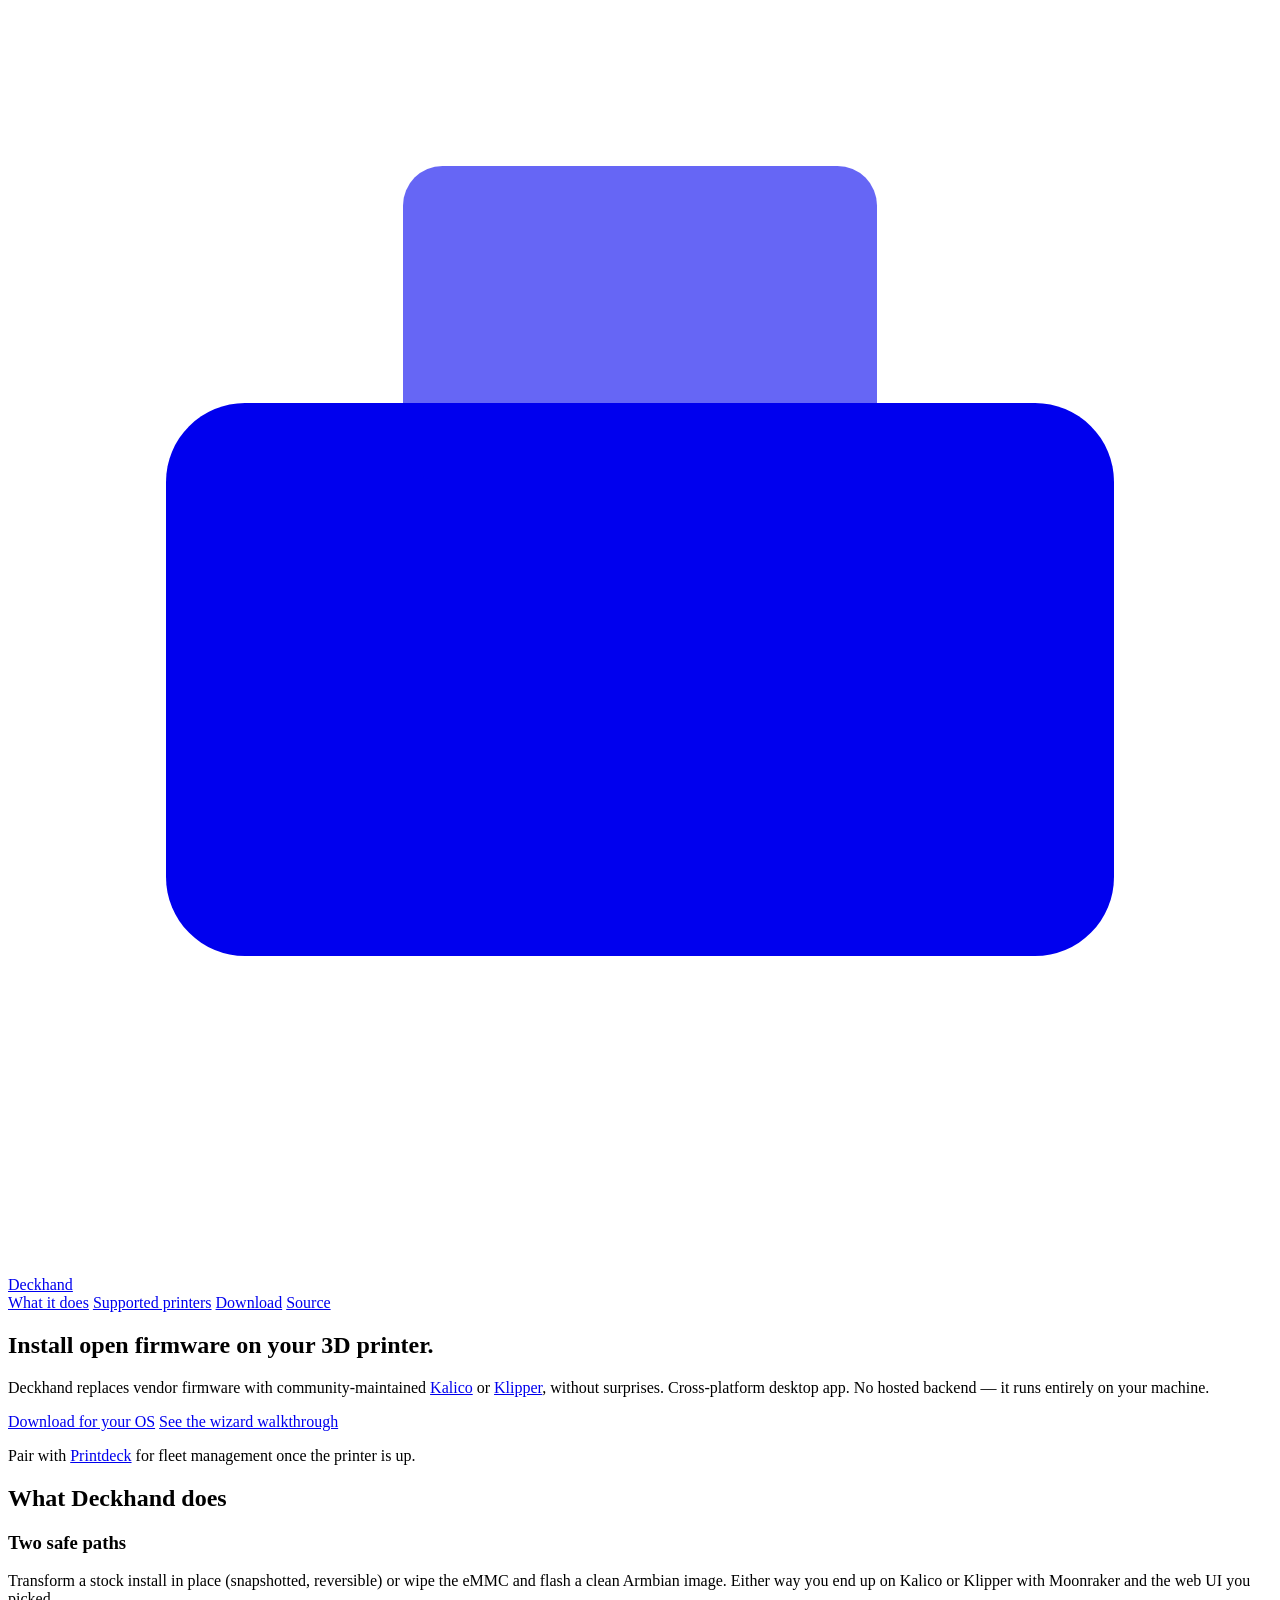
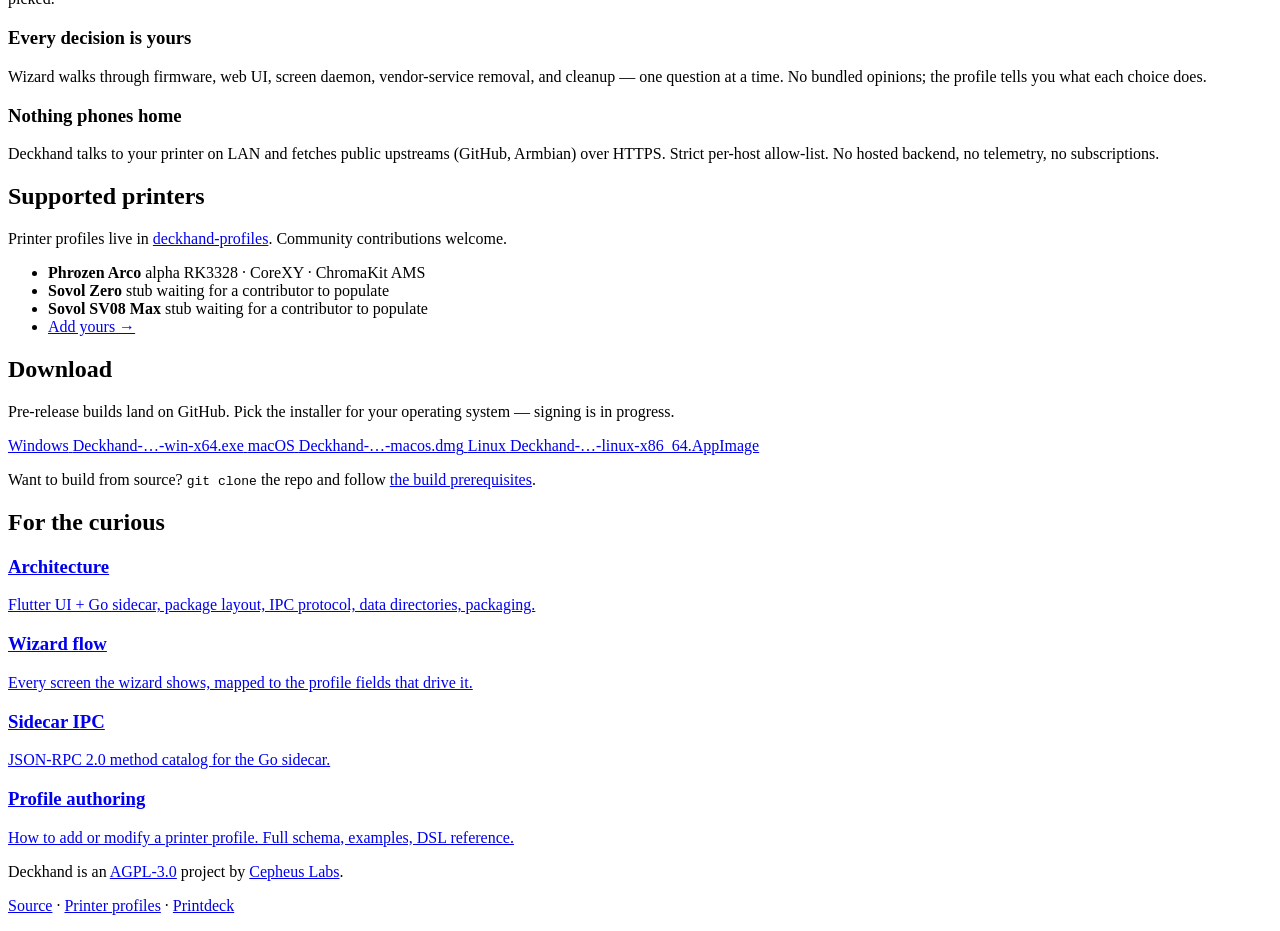
==== commit 9205c16f: "Revert "docs(site): expand deckhand web guide" This reverts commit e20cbd2928eea216d9b8170e1fc37a5d9" ====
--- a/site/index.html
+++ b/site/index.html
@@ -1,279 +1,197 @@
 <!doctype html>
 <html lang="en">
-<head>
-<meta charset="utf-8" />
-<meta name="viewport" content="width=device-width, initial-scale=1" />
-<title>Deckhand: get your printer off vendor firmware</title>
-<meta name="description" content="A desktop app that flashes Klipper or Kalico to your 3D printer, kicks the vendor stack off, and leaves you with Mainsail or Fluidd. Free, local, no telemetry." />
-<link rel="icon" type="image/svg+xml" href="favicon.svg" />
-<link rel="stylesheet" href="styles.css" />
-</head>
-<body data-screen-label="Landing">
+  <head>
+    <meta charset="utf-8" />
+    <meta name="viewport" content="width=device-width, initial-scale=1" />
+    <title>Deckhand — open-source setup for Klipper 3D printers</title>
+    <meta name="description" content="Deckhand replaces vendor firmware on Klipper 3D printers with Kalico or mainline Klipper. Cross-platform desktop tool from Cepheus Labs. Pairs with Printdeck." />
 
-<!-- ==================== Top bar ==================== -->
-<header class="topbar">
-  <div class="topbar-inner">
-    <a class="brand" href="index.html">
-      <svg class="brand-mark" viewBox="0 0 32 32" aria-hidden="true"><rect x="3" y="14" width="26" height="4" fill="currentColor" opacity=".4"/><g stroke="currentColor" stroke-width="2" stroke-linecap="square" fill="none"><line x1="6" y1="9" x2="6" y2="14"/><line x1="11" y1="11" x2="11" y2="14"/><line x1="16" y1="7" x2="16" y2="14"/><line x1="21" y1="11" x2="21" y2="14"/><line x1="26" y1="9" x2="26" y2="14"/><line x1="6" y1="18" x2="6" y2="23"/><line x1="11" y1="18" x2="11" y2="21"/><line x1="16" y1="18" x2="16" y2="25"/><line x1="21" y1="18" x2="21" y2="21"/><line x1="26" y1="18" x2="26" y2="23"/></g></svg>
-      Deckhand
-      <span class="brand-tag">v0.4 · alpha</span>
-    </a>
-    <nav class="topnav">
-      <a href="index.html" data-nav="index.html">Home</a>
-      <a href="wiki.html" data-nav="wiki.html">Wiki</a>
-      <a href="getting-started.html" data-nav="getting-started.html">Get started</a>
-      <a href="manual.html" data-nav="manual.html">Manual steps</a>
-      <a href="faq.html" data-nav="faq.html">FAQ</a>
-    </nav>
-    <div class="topbar-spacer"></div>
-    <button class="topbar-search" data-search aria-label="Search docs">
-      <svg viewBox="0 0 24 24" fill="none" stroke="currentColor" stroke-width="2"><circle cx="11" cy="11" r="7"/><path d="m21 21-4.3-4.3"/></svg>
-      Search docs…
-      <span class="kbd-shortcut">⌘K</span>
-    </button>
-    <a class="topbar-icon" href="https://github.com/CepheusLabs/deckhand" aria-label="GitHub">
-      <svg viewBox="0 0 24 24" fill="currentColor"><path d="M12 .3a12 12 0 0 0-3.8 23.4c.6.1.8-.3.8-.6v-2.1c-3.3.7-4-1.6-4-1.6-.5-1.4-1.3-1.7-1.3-1.7-1.1-.7.1-.7.1-.7 1.2.1 1.8 1.2 1.8 1.2 1 1.8 2.8 1.3 3.5 1 .1-.8.4-1.3.8-1.6-2.7-.3-5.5-1.3-5.5-6 0-1.3.5-2.4 1.2-3.2-.1-.3-.5-1.5.1-3.2 0 0 1-.3 3.3 1.2a11.5 11.5 0 0 1 6 0c2.3-1.5 3.3-1.2 3.3-1.2.6 1.7.2 2.9.1 3.2.7.8 1.2 1.9 1.2 3.2 0 4.7-2.8 5.7-5.5 6 .4.4.8 1.1.8 2.2v3.3c0 .3.2.7.8.6A12 12 0 0 0 12 .3"/></svg>
-    </a>
-  </div>
-</header>
+    <!-- Open Graph / social -->
+    <meta property="og:title" content="Deckhand" />
+    <meta property="og:description" content="OSS setup for Klipper 3D printers. Replace vendor firmware without surprises." />
+    <meta property="og:url" content="https://dh.printdeck.io" />
+    <meta property="og:type" content="website" />
+    <meta name="twitter:card" content="summary_large_image" />
 
-<!-- ==================== Hero ==================== -->
-<section class="hero">
-  <div class="hero-grid"></div>
-  <div class="hero-inner">
-    <span class="eyebrow"><span class="dot"></span> Open source · local-only · no telemetry</span>
-    <h1>
-      Get your printer off <span class="accent">vendor firmware</span>.
-    </h1>
-    <p class="hero-sub">
-      I have printers from four different brands and I'm tired of each one shipping its own locked-down OS, its own half-broken Klipper fork, and its own services that exist mostly to phone home. Deckhand swaps that for the real thing: stock <strong>Klipper</strong> or <strong>Kalico</strong>, Mainsail or Fluidd, your configs backed up. Runs on your laptop. Talks to your printer. That's it.
-    </p>
-    <div class="cta-row">
-      <a class="btn btn-primary" href="getting-started.html">
-        <svg viewBox="0 0 24 24" fill="none" stroke="currentColor" stroke-width="2"><path d="M12 3v12m0 0 4-4m-4 4-4-4M5 21h14"/></svg>
-        Download for your OS
-      </a>
-      <a class="btn btn-ghost" href="wiki.html">Browse the wiki</a>
-      <a class="btn btn-ghost" href="manual.html">Prefer the shell? →</a>
-    </div>
-    <div class="hero-meta">
-      <span><svg viewBox="0 0 24 24" fill="none" stroke="currentColor" stroke-width="2"><path d="M20 6 9 17l-5-5"/></svg> Windows · macOS · Linux</span>
-      <span><svg viewBox="0 0 24 24" fill="none" stroke="currentColor" stroke-width="2"><rect x="3" y="11" width="18" height="11" rx="2"/><path d="M7 11V7a5 5 0 0 1 10 0v4"/></svg> Signed installers</span>
-      <span><svg viewBox="0 0 24 24" fill="none" stroke="currentColor" stroke-width="2"><path d="M12 22s8-4 8-12V5l-8-3-8 3v5c0 8 8 12 8 12Z"/></svg> AGPL-3.0</span>
-    </div>
+    <link rel="icon" type="image/svg+xml" href="/favicon.svg" />
+    <link rel="stylesheet" href="/styles.css" />
+  </head>
+  <body>
+    <header class="nav">
+      <div class="container nav-inner">
+        <a class="brand" href="/">
+          <svg viewBox="0 0 32 32" class="brand-mark" aria-hidden="true">
+            <rect x="4" y="10" width="24" height="14" rx="2" fill="currentColor" />
+            <rect x="10" y="4" width="12" height="8" rx="1" fill="currentColor" opacity=".6" />
+          </svg>
+          Deckhand
+        </a>
+        <nav class="nav-links">
+          <a href="#what">What it does</a>
+          <a href="#printers">Supported printers</a>
+          <a href="#download">Download</a>
+          <a href="https://github.com/CepheusLabs/deckhand">Source</a>
+        </nav>
+      </div>
+    </header>
 
-    <!-- Demo window -->
-    <div class="hero-demo-wrap">
-      <div class="demo-window">
-        <div class="demo-titlebar">
-          <div class="demo-tl-dots"><span></span><span></span><span></span></div>
-          <div class="demo-tl-title">Deckhand, Phrozen Arco · 192.168.4.21</div>
+    <main>
+      <section class="hero">
+        <div class="container hero-inner">
+          <h1>Install <strong>open firmware</strong> on your 3D printer.</h1>
+          <p class="hero-sub">
+            Deckhand replaces vendor firmware with community-maintained
+            <a href="https://github.com/KalicoCrew/kalico">Kalico</a> or
+            <a href="https://github.com/Klipper3d/klipper">Klipper</a>,
+            without surprises. Cross-platform desktop app. No hosted
+            backend — it runs entirely on your machine.
+          </p>
+          <div class="hero-ctas">
+            <a class="btn btn-primary" href="#download">Download for your OS</a>
+            <a class="btn btn-ghost" href="https://github.com/CepheusLabs/deckhand/blob/main/docs/WIZARD-FLOW.md">See the wizard walkthrough</a>
+          </div>
+          <p class="hero-pair">
+            Pair with <a href="https://printdeck.io">Printdeck</a> for fleet management once the printer is up.
+          </p>
         </div>
-        <div style="display:grid;grid-template-columns:200px 1fr;min-height:360px;">
-          <!-- left rail -->
-          <div style="background:var(--bg-alt);border-right:1px solid var(--border);padding:18px 14px;font-size:12px;">
-            <div style="font-size:10.5px;text-transform:uppercase;letter-spacing:.08em;color:var(--text-dim);font-weight:600;margin:0 0 10px;">Install · Stock keep</div>
-            <div style="display:grid;gap:3px;">
-              <div style="padding:6px 10px;border-radius:6px;color:var(--text-muted);">✓ Detect printer</div>
-              <div style="padding:6px 10px;border-radius:6px;color:var(--text-muted);">✓ Doctor preflight</div>
-              <div style="padding:6px 10px;border-radius:6px;color:var(--text-muted);">✓ Snapshot configs</div>
-              <div style="padding:6px 10px;border-radius:6px;background:var(--accent-soft);color:var(--text);box-shadow:inset 2px 0 0 var(--accent);">→ Choose firmware</div>
-              <div style="padding:6px 10px;border-radius:6px;color:var(--text-dim);">Web UI</div>
-              <div style="padding:6px 10px;border-radius:6px;color:var(--text-dim);">Cleanup</div>
-              <div style="padding:6px 10px;border-radius:6px;color:var(--text-dim);">Run</div>
-              <div style="padding:6px 10px;border-radius:6px;color:var(--text-dim);">Done</div>
+      </section>
+
+      <section id="what" class="section">
+        <div class="container">
+          <h2>What Deckhand does</h2>
+          <div class="cards">
+            <div class="card">
+              <h3>Two safe paths</h3>
+              <p>
+                Transform a stock install in place (snapshotted, reversible)
+                or wipe the eMMC and flash a clean Armbian image. Either
+                way you end up on Kalico or Klipper with Moonraker and the
+                web UI you picked.
+              </p>
             </div>
-          </div>
-          <!-- right body -->
-          <div style="padding:24px 28px;">
-            <div style="font-size:11px;text-transform:uppercase;letter-spacing:.08em;color:var(--text-muted);">S100 · Step 4 of 8</div>
-            <h3 style="font-size:22px;margin:6px 0 6px;letter-spacing:-.01em;">Pick your firmware.</h3>
-            <p style="color:var(--text-muted);margin:0 0 20px;font-size:13.5px;">Both are forks of Klipper. Swap any time. You're not committing to anything.</p>
-            <div style="display:grid;grid-template-columns:1fr 1fr;gap:12px;">
-              <div style="border:1px solid var(--accent);background:var(--accent-soft);border-radius:10px;padding:14px;">
-                <div style="display:flex;align-items:center;justify-content:space-between;">
-                  <div style="font-weight:600;">Kalico</div>
-                  <span class="tag tag--accent" style="font-size:10px;">Recommended</span>
-                </div>
-                <div style="font-size:12px;color:var(--text-muted);margin-top:4px;">Performance fork. Better input shaping, more boards.</div>
-                <div style="font-size:11px;color:var(--text-dim);margin-top:8px;font-family:var(--font-mono);">KalicoCrew/kalico@v0.13.0</div>
-              </div>
-              <div style="border:1px solid var(--border);background:var(--card);border-radius:10px;padding:14px;">
-                <div style="font-weight:600;">Klipper</div>
-                <div style="font-size:12px;color:var(--text-muted);margin-top:4px;">Mainline. Boring in a good way; what guides assume.</div>
-                <div style="font-size:11px;color:var(--text-dim);margin-top:8px;font-family:var(--font-mono);">Klipper3d/klipper@v0.12.0</div>
-              </div>
+            <div class="card">
+              <h3>Every decision is yours</h3>
+              <p>
+                Wizard walks through firmware, web UI, screen daemon,
+                vendor-service removal, and cleanup — one question at a
+                time. No bundled opinions; the profile tells you what each
+                choice does.
+              </p>
             </div>
-            <div style="display:flex;justify-content:space-between;align-items:center;margin-top:24px;padding-top:16px;border-top:1px solid var(--border);">
-              <span style="font-size:12px;color:var(--text-muted);">Estimated remaining: <span style="color:var(--text);">~12 min</span></span>
-              <div style="display:flex;gap:8px;">
-                <button class="btn btn-ghost btn-sm">Back</button>
-                <button class="btn btn-primary btn-sm">Continue →</button>
-              </div>
+            <div class="card">
+              <h3>Nothing phones home</h3>
+              <p>
+                Deckhand talks to your printer on LAN and fetches public
+                upstreams (GitHub, Armbian) over HTTPS. Strict per-host
+                allow-list. No hosted backend, no telemetry, no
+                subscriptions.
+              </p>
             </div>
           </div>
         </div>
+      </section>
+
+      <section id="printers" class="section alt">
+        <div class="container">
+          <h2>Supported printers</h2>
+          <p class="section-sub">
+            Printer profiles live in
+            <a href="https://github.com/CepheusLabs/deckhand-profiles">deckhand-profiles</a>.
+            Community contributions welcome.
+          </p>
+          <ul class="printer-list">
+            <li>
+              <strong>Phrozen Arco</strong>
+              <span class="badge status-alpha">alpha</span>
+              <span class="meta">RK3328 · CoreXY · ChromaKit AMS</span>
+            </li>
+            <li>
+              <strong>Sovol Zero</strong>
+              <span class="badge status-stub">stub</span>
+              <span class="meta">waiting for a contributor to populate</span>
+            </li>
+            <li>
+              <strong>Sovol SV08 Max</strong>
+              <span class="badge status-stub">stub</span>
+              <span class="meta">waiting for a contributor to populate</span>
+            </li>
+            <li class="add-your-printer">
+              <a href="https://github.com/CepheusLabs/deckhand-profiles/blob/main/AUTHORING.md">Add yours →</a>
+            </li>
+          </ul>
+        </div>
+      </section>
+
+      <section id="download" class="section">
+        <div class="container">
+          <h2>Download</h2>
+          <p class="section-sub">
+            Pre-release builds land on GitHub. Pick the installer for your
+            operating system — signing is in progress.
+          </p>
+          <div class="downloads">
+            <a class="download-card" href="https://github.com/CepheusLabs/deckhand/releases/latest" data-os="windows">
+              <span class="dl-os">Windows</span>
+              <span class="dl-file">Deckhand-…-win-x64.exe</span>
+            </a>
+            <a class="download-card" href="https://github.com/CepheusLabs/deckhand/releases/latest" data-os="macos">
+              <span class="dl-os">macOS</span>
+              <span class="dl-file">Deckhand-…-macos.dmg</span>
+            </a>
+            <a class="download-card" href="https://github.com/CepheusLabs/deckhand/releases/latest" data-os="linux">
+              <span class="dl-os">Linux</span>
+              <span class="dl-file">Deckhand-…-linux-x86_64.AppImage</span>
+            </a>
+          </div>
+          <p class="verify-note" id="download-verify-note"></p>
+          <p class="build-hint">
+            Want to build from source? <code>git clone</code> the repo
+            and follow <a href="https://github.com/CepheusLabs/deckhand/blob/main/docs/ARCHITECTURE.md#build-prerequisites-contributor">the build prerequisites</a>.
+          </p>
+        </div>
+      </section>
+
+      <section class="section alt">
+        <div class="container">
+          <h2>For the curious</h2>
+          <div class="docs-grid">
+            <a class="doc-card" href="https://github.com/CepheusLabs/deckhand/blob/main/docs/ARCHITECTURE.md">
+              <h3>Architecture</h3>
+              <p>Flutter UI + Go sidecar, package layout, IPC protocol, data directories, packaging.</p>
+            </a>
+            <a class="doc-card" href="https://github.com/CepheusLabs/deckhand/blob/main/docs/WIZARD-FLOW.md">
+              <h3>Wizard flow</h3>
+              <p>Every screen the wizard shows, mapped to the profile fields that drive it.</p>
+            </a>
+            <a class="doc-card" href="https://github.com/CepheusLabs/deckhand/blob/main/docs/IPC.md">
+              <h3>Sidecar IPC</h3>
+              <p>JSON-RPC 2.0 method catalog for the Go sidecar.</p>
+            </a>
+            <a class="doc-card" href="https://github.com/CepheusLabs/deckhand-profiles/blob/main/AUTHORING.md">
+              <h3>Profile authoring</h3>
+              <p>How to add or modify a printer profile. Full schema, examples, DSL reference.</p>
+            </a>
+          </div>
+        </div>
+      </section>
+    </main>
+
+    <footer class="footer">
+      <div class="container footer-inner">
+        <p>
+          Deckhand is an <a href="https://github.com/CepheusLabs/deckhand/blob/main/LICENSE">AGPL-3.0</a>
+          project by <a href="https://cepheuslabs.com">Cepheus Labs</a>.
+        </p>
+        <p>
+          <a href="https://github.com/CepheusLabs/deckhand">Source</a>
+          ·
+          <a href="https://github.com/CepheusLabs/deckhand-profiles">Printer profiles</a>
+          ·
+          <a href="https://printdeck.io">Printdeck</a>
+        </p>
       </div>
-    </div>
-  </div>
-</section>
+    </footer>
 
-<!-- ==================== What it does ==================== -->
-<section class="section">
-  <div class="container">
-    <div class="section-eyebrow">What it does</div>
-    <h2>Two ways to get there.</h2>
-    <p class="section-lede">Both end the same way: a printer running real Klipper, the web UI you actually like, and a backup you can roll back to if you change your mind.</p>
-
-    <div class="card-grid">
-      <div class="card">
-        <span class="tag tag--accent">Path A · Stock keep</span>
-        <h3 style="margin:14px 0 8px;font-size:18px;">Keep the OS, swap the stack</h3>
-        <p style="color:var(--text-muted);margin:0;font-size:13.5px;">Snapshots what's there, kills the vendor services you don't want, drops in Kalico or Klipper, puts your printer.cfg back. If something goes sideways, the snapshot rolls you back. This is the safe one.</p>
-      </div>
-      <div class="card">
-        <span class="tag tag--accent">Path B · Fresh flash</span>
-        <h3 style="margin:14px 0 8px;font-size:18px;">Wipe and start clean</h3>
-        <p style="color:var(--text-muted);margin:0;font-size:13.5px;">Writes a fresh Armbian image to the eMMC and builds the stack from scratch. You lose the vendor mess and any weird config drift. Restore your printer.cfg from a backup at the end if you want.</p>
-      </div>
-      <div class="card">
-        <span class="tag">After install</span>
-        <h3 style="margin:14px 0 8px;font-size:18px;">Stays useful</h3>
-        <p style="color:var(--text-muted);margin:0;font-size:13.5px;">Snapshots, KIAUH launcher, debug bundles with a redaction preview before you send anything. When you're past needing a GUI for everything, you can just SSH in. Nothing here will fight you.</p>
-      </div>
-    </div>
-  </div>
-</section>
-
-<!-- ==================== GUI vs Manual ==================== -->
-<section class="section alt">
-  <div class="container">
-    <div class="section-eyebrow">GUI ↔ shell</div>
-    <h2>Nothing happens that you can't see.</h2>
-    <p class="section-lede">Every wizard screen lists the exact commands it's about to run. Copy them, audit them, paste them somewhere else, or just hit Continue. Your call.</p>
-
-    <div class="parallel">
-      <div class="parallel--gui">
-        <div class="parallel-head">
-          <svg viewBox="0 0 24 24" fill="none" stroke="currentColor" stroke-width="2"><rect x="3" y="3" width="18" height="14" rx="2"/><path d="M8 21h8M12 17v4"/></svg>
-          In Deckhand
-        </div>
-        <ol>
-          <li>Pick the printer on <strong>S20</strong></li>
-          <li>Stock keep on <strong>S40</strong></li>
-          <li>Tick what to evict on <strong>S120</strong></li>
-          <li>Hit run on <strong>S900</strong> and go make coffee</li>
-        </ol>
-        <div style="font-size:12px;color:var(--text-muted);margin-top:10px;">~15 minutes. Most of it is the printer doing things, not you.</div>
-      </div>
-      <div class="parallel--manual">
-        <div class="parallel-head">
-          <svg viewBox="0 0 24 24" fill="none" stroke="currentColor" stroke-width="2"><path d="m4 17 6-6-6-6m8 14h8"/></svg>
-          Equivalent shell
-        </div>
-<pre><code>ssh user@printer.local
-sudo systemctl disable --now makerbase-net-mods.service
-sudo apt remove --purge phrozen-screen-svc
-git clone https://github.com/KalicoCrew/kalico.git ~/klipper
-cd ~/klipper && ./scripts/install-debian.sh
-sudo systemctl enable --now klipper moonraker</code></pre>
-      </div>
-    </div>
-
-    <div style="text-align:center;margin-top:24px;">
-      <a class="btn btn-ghost" href="manual.html">Full shell playbook →</a>
-    </div>
-  </div>
-</section>
-
-<!-- ==================== Privacy ==================== -->
-<section class="section">
-  <div class="container" style="max-width:760px;text-align:center;">
-    <div class="section-eyebrow">Where the data goes</div>
-    <h2 style="text-align:left;">Nowhere it doesn't have to.</h2>
-    <p class="section-lede" style="text-align:left;max-width:none;">There's no Deckhand server. No login. The app talks to your printer on the LAN and once a run grabs firmware tarballs from GitHub and Armbian. Three hosts total. If you don't trust me on that, the allow-list lives in <code>config/network.yaml</code> and the Doctor screen prints every URL before anything connects.</p>
-
-    <div style="display:grid;grid-template-columns:repeat(auto-fit,minmax(180px,1fr));gap:14px;margin-top:24px;text-align:left;">
-      <div class="card" style="padding:16px;">
-        <div style="font-family:var(--font-mono);font-size:12px;color:var(--accent);">github.com</div>
-        <div style="font-size:12px;color:var(--text-muted);margin-top:3px;">Klipper / Kalico / Moonraker / Mainsail / Fluidd / KIAUH</div>
-      </div>
-      <div class="card" style="padding:16px;">
-        <div style="font-family:var(--font-mono);font-size:12px;color:var(--accent);">dl.armbian.com</div>
-        <div style="font-size:12px;color:var(--text-muted);margin-top:3px;">Base OS images for fresh-flash mode</div>
-      </div>
-      <div class="card" style="padding:16px;">
-        <div style="font-family:var(--font-mono);font-size:12px;color:var(--accent);">192.168.x.x</div>
-        <div style="font-size:12px;color:var(--text-muted);margin-top:3px;">Your printer, over SSH/SFTP</div>
-      </div>
-    </div>
-  </div>
-</section>
-
-<!-- ==================== Supported printers ==================== -->
-<section class="section alt" id="printers">
-  <div class="container">
-    <div class="section-eyebrow">Profiles</div>
-    <h2>Printers it knows about</h2>
-    <p class="section-lede">Profiles are just YAML, written by whoever owns the printer. They live in <a href="https://github.com/CepheusLabs/deckhand-profiles">deckhand-profiles</a>. If your printer isn't here, an afternoon and an SSH session is roughly what it takes.</p>
-    <div style="display:grid;gap:10px;">
-      <div class="card" style="display:flex;align-items:center;gap:14px;padding:16px 20px;">
-        <strong style="font-size:15px;">Phrozen Arco</strong>
-        <span class="tag tag--amber">alpha</span>
-        <span style="margin-left:auto;color:var(--text-muted);font-size:13px;">RK3328 · CoreXY · ChromaKit AMS</span>
-      </div>
-      <div class="card" style="display:flex;align-items:center;gap:14px;padding:16px 20px;">
-        <strong style="font-size:15px;">Sovol Zero</strong>
-        <span class="tag">stub</span>
-        <span style="margin-left:auto;color:var(--text-muted);font-size:13px;">someone with one, please</span>
-      </div>
-      <div class="card" style="display:flex;align-items:center;gap:14px;padding:16px 20px;">
-        <strong style="font-size:15px;">Sovol SV08 Max</strong>
-        <span class="tag">stub</span>
-        <span style="margin-left:auto;color:var(--text-muted);font-size:13px;">someone with one, please</span>
-      </div>
-      <div class="card" style="border-style:dashed;background:transparent;display:flex;justify-content:center;padding:14px;">
-        <a href="https://github.com/CepheusLabs/deckhand-profiles/blob/main/AUTHORING.md">Add your printer →</a>
-      </div>
-    </div>
-  </div>
-</section>
-
-<!-- ==================== Footer ==================== -->
-<footer class="footer">
-  <div class="container footer-inner">
-    <div>Deckhand is <a href="https://github.com/CepheusLabs/deckhand/blob/main/LICENSE">AGPL-3.0</a> · built by <a href="https://cepheuslabs.com">Cepheus Labs</a></div>
-    <div>
-      <a href="https://github.com/CepheusLabs/deckhand">Source</a> ·
-      <a href="https://github.com/CepheusLabs/deckhand-profiles">Profiles</a> ·
-      <a href="https://printdeck.io">Printdeck</a>
-    </div>
-  </div>
-</footer>
-
-<!-- Search modal -->
-<div class="search-modal" id="search-modal">
-  <div class="search-panel">
-    <div class="search-input">
-      <svg viewBox="0 0 24 24" fill="none" stroke="currentColor" stroke-width="2"><circle cx="11" cy="11" r="7"/><path d="m21 21-4.3-4.3"/></svg>
-      <input placeholder="Search the wiki…" />
-    </div>
-    <div class="search-results">
-      <div class="search-result is-selected">Getting started · Install <span class="sr-where">getting-started.html</span></div>
-      <div class="search-result">Manual playbook · Stock keep <span class="sr-where">manual.html#stock-keep</span></div>
-      <div class="search-result">🛠 CLI reference · deckhand doctor <span class="sr-where">cli.html#doctor</span></div>
-      <div class="search-result">🔧 FAQ · "It can't find my printer" <span class="sr-where">faq.html#discovery</span></div>
-      <div class="search-result">📡 IPC · disks.list <span class="sr-where">cli.html#disks-list</span></div>
-    </div>
-    <div class="search-foot">
-      <span><kbd>↑</kbd><kbd>↓</kbd> navigate</span>
-      <span><kbd>↵</kbd> open</span>
-      <span><kbd>esc</kbd> close</span>
-    </div>
-  </div>
-</div>
-
-<script src="app.js"></script>
-
-</body>
+    <script src="/app.js" defer></script>
+  </body>
 </html>
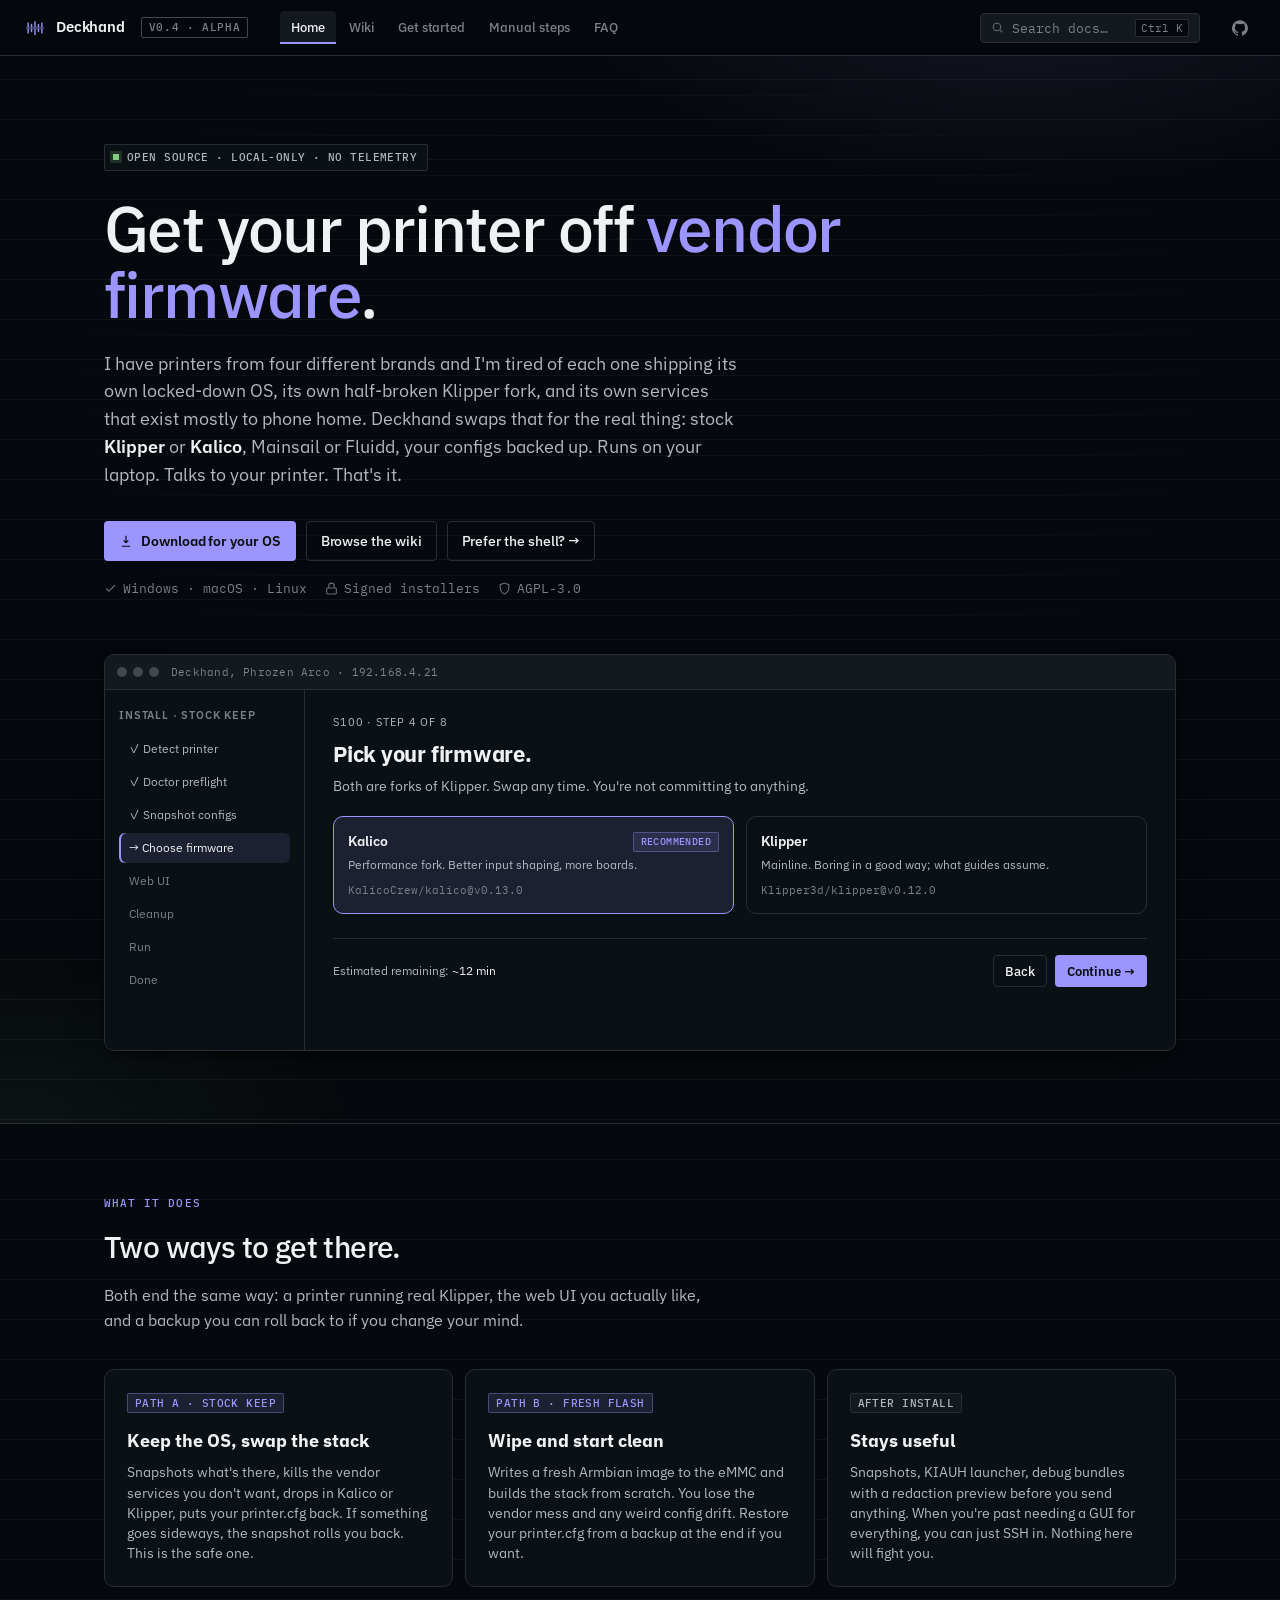
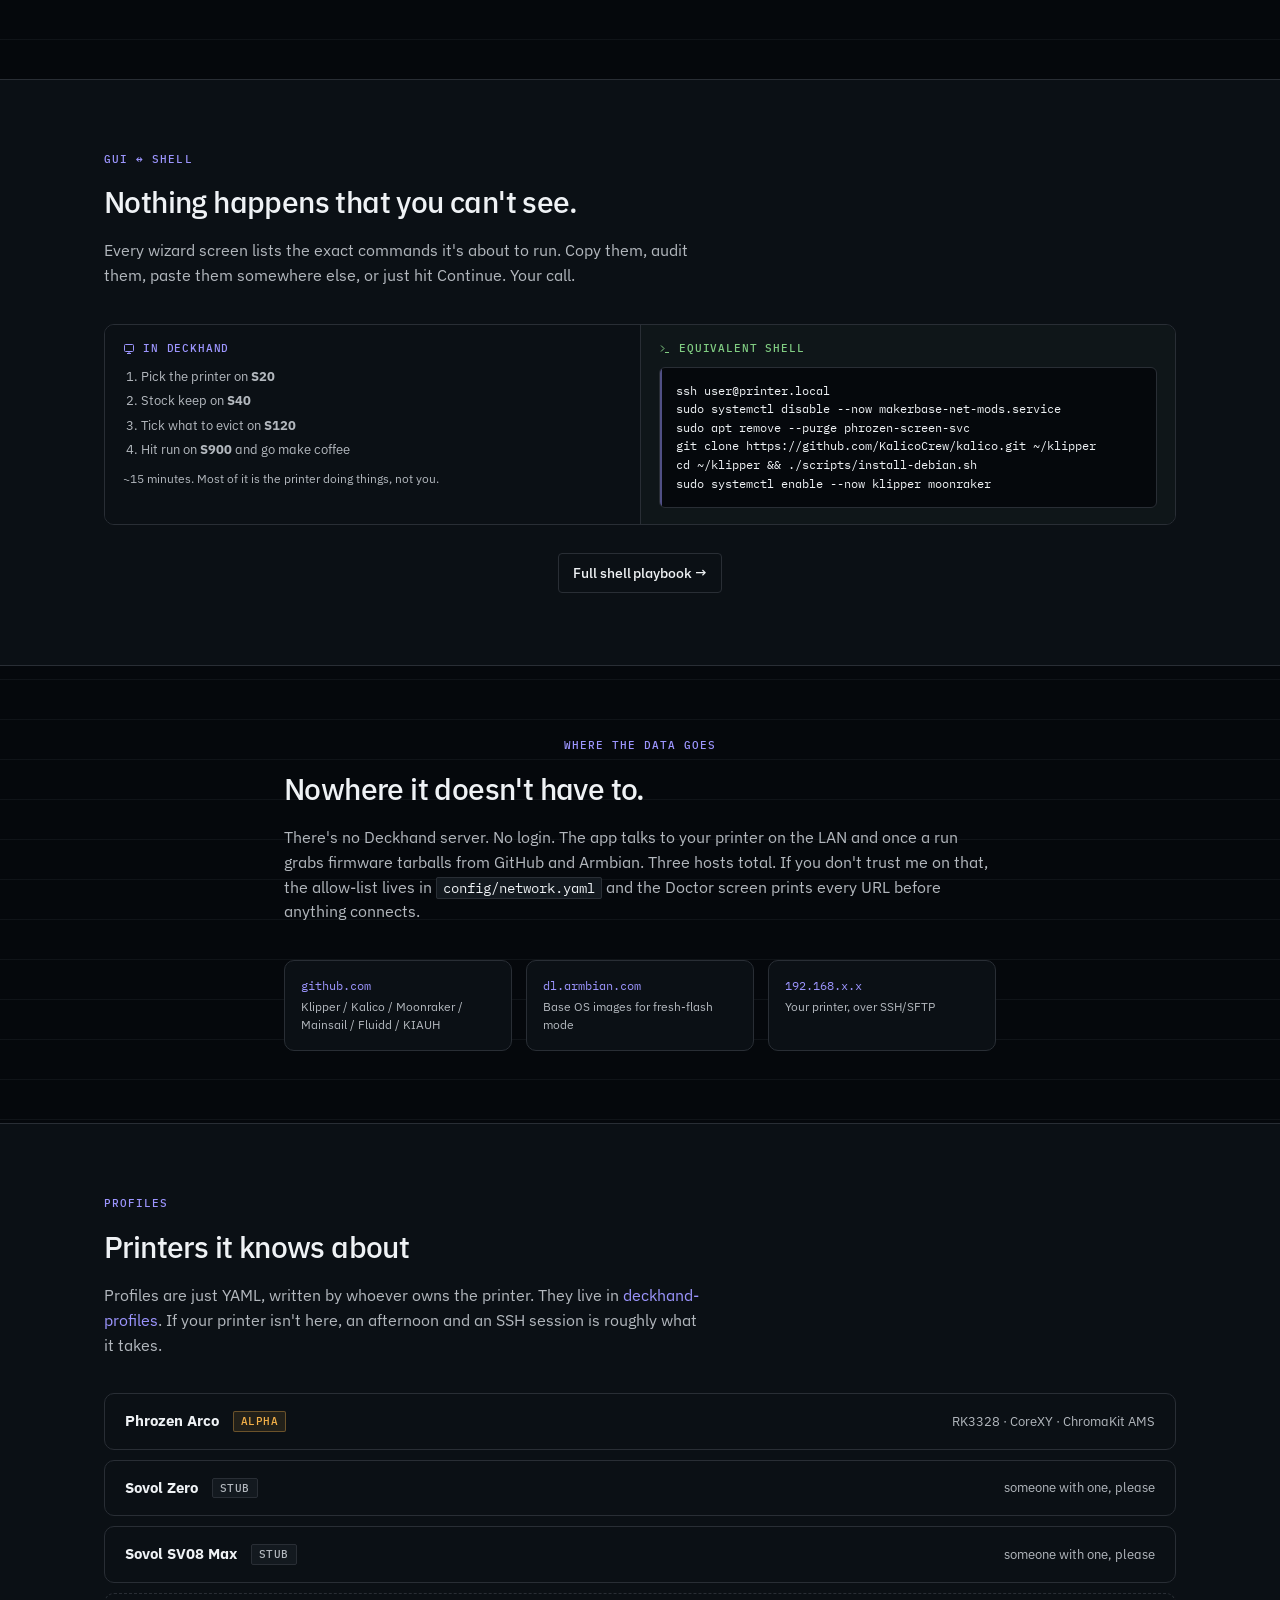
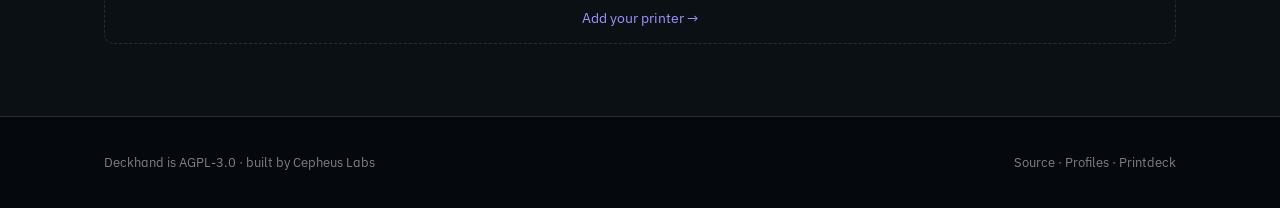
==== commit 4479329d: "docs: align static site with app workflows" ====
--- a/site/index.html
+++ b/site/index.html
@@ -1,197 +1,279 @@
 <!doctype html>
 <html lang="en">
-  <head>
-    <meta charset="utf-8" />
-    <meta name="viewport" content="width=device-width, initial-scale=1" />
-    <title>Deckhand — open-source setup for Klipper 3D printers</title>
-    <meta name="description" content="Deckhand replaces vendor firmware on Klipper 3D printers with Kalico or mainline Klipper. Cross-platform desktop tool from Cepheus Labs. Pairs with Printdeck." />
-
-    <!-- Open Graph / social -->
-    <meta property="og:title" content="Deckhand" />
-    <meta property="og:description" content="OSS setup for Klipper 3D printers. Replace vendor firmware without surprises." />
-    <meta property="og:url" content="https://dh.printdeck.io" />
-    <meta property="og:type" content="website" />
-    <meta name="twitter:card" content="summary_large_image" />
-
-    <link rel="icon" type="image/svg+xml" href="/favicon.svg" />
-    <link rel="stylesheet" href="/styles.css" />
-  </head>
-  <body>
-    <header class="nav">
-      <div class="container nav-inner">
-        <a class="brand" href="/">
-          <svg viewBox="0 0 32 32" class="brand-mark" aria-hidden="true">
-            <rect x="4" y="10" width="24" height="14" rx="2" fill="currentColor" />
-            <rect x="10" y="4" width="12" height="8" rx="1" fill="currentColor" opacity=".6" />
-          </svg>
-          Deckhand
-        </a>
-        <nav class="nav-links">
-          <a href="#what">What it does</a>
-          <a href="#printers">Supported printers</a>
-          <a href="#download">Download</a>
-          <a href="https://github.com/CepheusLabs/deckhand">Source</a>
-        </nav>
-      </div>
-    </header>
-
-    <main>
-      <section class="hero">
-        <div class="container hero-inner">
-          <h1>Install <strong>open firmware</strong> on your 3D printer.</h1>
-          <p class="hero-sub">
-            Deckhand replaces vendor firmware with community-maintained
-            <a href="https://github.com/KalicoCrew/kalico">Kalico</a> or
-            <a href="https://github.com/Klipper3d/klipper">Klipper</a>,
-            without surprises. Cross-platform desktop app. No hosted
-            backend — it runs entirely on your machine.
-          </p>
-          <div class="hero-ctas">
-            <a class="btn btn-primary" href="#download">Download for your OS</a>
-            <a class="btn btn-ghost" href="https://github.com/CepheusLabs/deckhand/blob/main/docs/WIZARD-FLOW.md">See the wizard walkthrough</a>
-          </div>
-          <p class="hero-pair">
-            Pair with <a href="https://printdeck.io">Printdeck</a> for fleet management once the printer is up.
-          </p>
-        </div>
-      </section>
-
-      <section id="what" class="section">
-        <div class="container">
-          <h2>What Deckhand does</h2>
-          <div class="cards">
-            <div class="card">
-              <h3>Two safe paths</h3>
-              <p>
-                Transform a stock install in place (snapshotted, reversible)
-                or wipe the eMMC and flash a clean Armbian image. Either
-                way you end up on Kalico or Klipper with Moonraker and the
-                web UI you picked.
-              </p>
-            </div>
-            <div class="card">
-              <h3>Every decision is yours</h3>
-              <p>
-                Wizard walks through firmware, web UI, screen daemon,
-                vendor-service removal, and cleanup — one question at a
-                time. No bundled opinions; the profile tells you what each
-                choice does.
-              </p>
-            </div>
-            <div class="card">
-              <h3>Nothing phones home</h3>
-              <p>
-                Deckhand talks to your printer on LAN and fetches public
-                upstreams (GitHub, Armbian) over HTTPS. Strict per-host
-                allow-list. No hosted backend, no telemetry, no
-                subscriptions.
-              </p>
+<head>
+<meta charset="utf-8" />
+<meta name="viewport" content="width=device-width, initial-scale=1" />
+<title>Deckhand: get your printer off vendor firmware</title>
+<meta name="description" content="A desktop app that flashes Klipper or Kalico to your 3D printer, kicks the vendor stack off, and leaves you with Mainsail or Fluidd. Free, local, no telemetry." />
+<link rel="icon" type="image/svg+xml" href="favicon.svg" />
+<link rel="stylesheet" href="styles.css" />
+</head>
+<body data-screen-label="Landing">
+
+<!-- ==================== Top bar ==================== -->
+<header class="topbar">
+  <div class="topbar-inner">
+    <a class="brand" href="index.html">
+      <svg class="brand-mark" viewBox="0 0 32 32" aria-hidden="true"><rect x="3" y="14" width="26" height="4" fill="currentColor" opacity=".4"/><g stroke="currentColor" stroke-width="2" stroke-linecap="square" fill="none"><line x1="6" y1="9" x2="6" y2="14"/><line x1="11" y1="11" x2="11" y2="14"/><line x1="16" y1="7" x2="16" y2="14"/><line x1="21" y1="11" x2="21" y2="14"/><line x1="26" y1="9" x2="26" y2="14"/><line x1="6" y1="18" x2="6" y2="23"/><line x1="11" y1="18" x2="11" y2="21"/><line x1="16" y1="18" x2="16" y2="25"/><line x1="21" y1="18" x2="21" y2="21"/><line x1="26" y1="18" x2="26" y2="23"/></g></svg>
+      Deckhand
+      <span class="brand-tag">v0.4 · alpha</span>
+    </a>
+    <nav class="topnav">
+      <a href="index.html" data-nav="index.html">Home</a>
+      <a href="wiki.html" data-nav="wiki.html">Wiki</a>
+      <a href="getting-started.html" data-nav="getting-started.html">Get started</a>
+      <a href="manual.html" data-nav="manual.html">Manual steps</a>
+      <a href="faq.html" data-nav="faq.html">FAQ</a>
+    </nav>
+    <div class="topbar-spacer"></div>
+    <button class="topbar-search" data-search aria-label="Search docs">
+      <svg viewBox="0 0 24 24" fill="none" stroke="currentColor" stroke-width="2"><circle cx="11" cy="11" r="7"/><path d="m21 21-4.3-4.3"/></svg>
+      Search docs…
+      <span class="kbd-shortcut">⌘K</span>
+    </button>
+    <a class="topbar-icon" href="https://github.com/CepheusLabs/deckhand" aria-label="GitHub">
+      <svg viewBox="0 0 24 24" fill="currentColor"><path d="M12 .3a12 12 0 0 0-3.8 23.4c.6.1.8-.3.8-.6v-2.1c-3.3.7-4-1.6-4-1.6-.5-1.4-1.3-1.7-1.3-1.7-1.1-.7.1-.7.1-.7 1.2.1 1.8 1.2 1.8 1.2 1 1.8 2.8 1.3 3.5 1 .1-.8.4-1.3.8-1.6-2.7-.3-5.5-1.3-5.5-6 0-1.3.5-2.4 1.2-3.2-.1-.3-.5-1.5.1-3.2 0 0 1-.3 3.3 1.2a11.5 11.5 0 0 1 6 0c2.3-1.5 3.3-1.2 3.3-1.2.6 1.7.2 2.9.1 3.2.7.8 1.2 1.9 1.2 3.2 0 4.7-2.8 5.7-5.5 6 .4.4.8 1.1.8 2.2v3.3c0 .3.2.7.8.6A12 12 0 0 0 12 .3"/></svg>
+    </a>
+  </div>
+</header>
+
+<!-- ==================== Hero ==================== -->
+<section class="hero">
+  <div class="hero-grid"></div>
+  <div class="hero-inner">
+    <span class="eyebrow"><span class="dot"></span> Open source · local-only · no telemetry</span>
+    <h1>
+      Get your printer off <span class="accent">vendor firmware</span>.
+    </h1>
+    <p class="hero-sub">
+      I have printers from four different brands and I'm tired of each one shipping its own locked-down OS, its own half-broken Klipper fork, and its own services that exist mostly to phone home. Deckhand swaps that for the real thing: stock <strong>Klipper</strong> or <strong>Kalico</strong>, Mainsail or Fluidd, your configs backed up. Runs on your laptop. Talks to your printer. That's it.
+    </p>
+    <div class="cta-row">
+      <a class="btn btn-primary" href="getting-started.html">
+        <svg viewBox="0 0 24 24" fill="none" stroke="currentColor" stroke-width="2"><path d="M12 3v12m0 0 4-4m-4 4-4-4M5 21h14"/></svg>
+        Download for your OS
+      </a>
+      <a class="btn btn-ghost" href="wiki.html">Browse the wiki</a>
+      <a class="btn btn-ghost" href="manual.html">Prefer the shell? →</a>
+    </div>
+    <div class="hero-meta">
+      <span><svg viewBox="0 0 24 24" fill="none" stroke="currentColor" stroke-width="2"><path d="M20 6 9 17l-5-5"/></svg> Windows · macOS · Linux</span>
+      <span><svg viewBox="0 0 24 24" fill="none" stroke="currentColor" stroke-width="2"><rect x="3" y="11" width="18" height="11" rx="2"/><path d="M7 11V7a5 5 0 0 1 10 0v4"/></svg> Signed installers</span>
+      <span><svg viewBox="0 0 24 24" fill="none" stroke="currentColor" stroke-width="2"><path d="M12 22s8-4 8-12V5l-8-3-8 3v5c0 8 8 12 8 12Z"/></svg> AGPL-3.0</span>
+    </div>
+
+    <!-- Demo window -->
+    <div class="hero-demo-wrap">
+      <div class="demo-window">
+        <div class="demo-titlebar">
+          <div class="demo-tl-dots"><span></span><span></span><span></span></div>
+          <div class="demo-tl-title">Deckhand, Phrozen Arco · 192.168.4.21</div>
+        </div>
+        <div style="display:grid;grid-template-columns:200px 1fr;min-height:360px;">
+          <!-- left rail -->
+          <div style="background:var(--bg-alt);border-right:1px solid var(--border);padding:18px 14px;font-size:12px;">
+            <div style="font-size:10.5px;text-transform:uppercase;letter-spacing:.08em;color:var(--text-dim);font-weight:600;margin:0 0 10px;">Install · Stock keep</div>
+            <div style="display:grid;gap:3px;">
+              <div style="padding:6px 10px;border-radius:6px;color:var(--text-muted);">✓ Detect printer</div>
+              <div style="padding:6px 10px;border-radius:6px;color:var(--text-muted);">✓ Doctor preflight</div>
+              <div style="padding:6px 10px;border-radius:6px;color:var(--text-muted);">✓ Snapshot configs</div>
+              <div style="padding:6px 10px;border-radius:6px;background:var(--accent-soft);color:var(--text);box-shadow:inset 2px 0 0 var(--accent);">→ Choose firmware</div>
+              <div style="padding:6px 10px;border-radius:6px;color:var(--text-dim);">Web UI</div>
+              <div style="padding:6px 10px;border-radius:6px;color:var(--text-dim);">Cleanup</div>
+              <div style="padding:6px 10px;border-radius:6px;color:var(--text-dim);">Run</div>
+              <div style="padding:6px 10px;border-radius:6px;color:var(--text-dim);">Done</div>
             </div>
           </div>
-        </div>
-      </section>
-
-      <section id="printers" class="section alt">
-        <div class="container">
-          <h2>Supported printers</h2>
-          <p class="section-sub">
-            Printer profiles live in
-            <a href="https://github.com/CepheusLabs/deckhand-profiles">deckhand-profiles</a>.
-            Community contributions welcome.
-          </p>
-          <ul class="printer-list">
-            <li>
-              <strong>Phrozen Arco</strong>
-              <span class="badge status-alpha">alpha</span>
-              <span class="meta">RK3328 · CoreXY · ChromaKit AMS</span>
-            </li>
-            <li>
-              <strong>Sovol Zero</strong>
-              <span class="badge status-stub">stub</span>
-              <span class="meta">waiting for a contributor to populate</span>
-            </li>
-            <li>
-              <strong>Sovol SV08 Max</strong>
-              <span class="badge status-stub">stub</span>
-              <span class="meta">waiting for a contributor to populate</span>
-            </li>
-            <li class="add-your-printer">
-              <a href="https://github.com/CepheusLabs/deckhand-profiles/blob/main/AUTHORING.md">Add yours →</a>
-            </li>
-          </ul>
-        </div>
-      </section>
-
-      <section id="download" class="section">
-        <div class="container">
-          <h2>Download</h2>
-          <p class="section-sub">
-            Pre-release builds land on GitHub. Pick the installer for your
-            operating system — signing is in progress.
-          </p>
-          <div class="downloads">
-            <a class="download-card" href="https://github.com/CepheusLabs/deckhand/releases/latest" data-os="windows">
-              <span class="dl-os">Windows</span>
-              <span class="dl-file">Deckhand-…-win-x64.exe</span>
-            </a>
-            <a class="download-card" href="https://github.com/CepheusLabs/deckhand/releases/latest" data-os="macos">
-              <span class="dl-os">macOS</span>
-              <span class="dl-file">Deckhand-…-macos.dmg</span>
-            </a>
-            <a class="download-card" href="https://github.com/CepheusLabs/deckhand/releases/latest" data-os="linux">
-              <span class="dl-os">Linux</span>
-              <span class="dl-file">Deckhand-…-linux-x86_64.AppImage</span>
-            </a>
+          <!-- right body -->
+          <div style="padding:24px 28px;">
+            <div style="font-size:11px;text-transform:uppercase;letter-spacing:.08em;color:var(--text-muted);">S100 · Step 4 of 8</div>
+            <h3 style="font-size:22px;margin:6px 0 6px;letter-spacing:-.01em;">Pick your firmware.</h3>
+            <p style="color:var(--text-muted);margin:0 0 20px;font-size:13.5px;">Both are forks of Klipper. Swap any time. You're not committing to anything.</p>
+            <div style="display:grid;grid-template-columns:1fr 1fr;gap:12px;">
+              <div style="border:1px solid var(--accent);background:var(--accent-soft);border-radius:10px;padding:14px;">
+                <div style="display:flex;align-items:center;justify-content:space-between;">
+                  <div style="font-weight:600;">Kalico</div>
+                  <span class="tag tag--accent" style="font-size:10px;">Recommended</span>
+                </div>
+                <div style="font-size:12px;color:var(--text-muted);margin-top:4px;">Performance fork. Better input shaping, more boards.</div>
+                <div style="font-size:11px;color:var(--text-dim);margin-top:8px;font-family:var(--font-mono);">KalicoCrew/kalico@v0.13.0</div>
+              </div>
+              <div style="border:1px solid var(--border);background:var(--card);border-radius:10px;padding:14px;">
+                <div style="font-weight:600;">Klipper</div>
+                <div style="font-size:12px;color:var(--text-muted);margin-top:4px;">Mainline. Boring in a good way; what guides assume.</div>
+                <div style="font-size:11px;color:var(--text-dim);margin-top:8px;font-family:var(--font-mono);">Klipper3d/klipper@v0.12.0</div>
+              </div>
+            </div>
+            <div style="display:flex;justify-content:space-between;align-items:center;margin-top:24px;padding-top:16px;border-top:1px solid var(--border);">
+              <span style="font-size:12px;color:var(--text-muted);">Estimated remaining: <span style="color:var(--text);">~12 min</span></span>
+              <div style="display:flex;gap:8px;">
+                <button class="btn btn-ghost btn-sm">Back</button>
+                <button class="btn btn-primary btn-sm">Continue →</button>
+              </div>
+            </div>
           </div>
-          <p class="verify-note" id="download-verify-note"></p>
-          <p class="build-hint">
-            Want to build from source? <code>git clone</code> the repo
-            and follow <a href="https://github.com/CepheusLabs/deckhand/blob/main/docs/ARCHITECTURE.md#build-prerequisites-contributor">the build prerequisites</a>.
-          </p>
-        </div>
-      </section>
-
-      <section class="section alt">
-        <div class="container">
-          <h2>For the curious</h2>
-          <div class="docs-grid">
-            <a class="doc-card" href="https://github.com/CepheusLabs/deckhand/blob/main/docs/ARCHITECTURE.md">
-              <h3>Architecture</h3>
-              <p>Flutter UI + Go sidecar, package layout, IPC protocol, data directories, packaging.</p>
-            </a>
-            <a class="doc-card" href="https://github.com/CepheusLabs/deckhand/blob/main/docs/WIZARD-FLOW.md">
-              <h3>Wizard flow</h3>
-              <p>Every screen the wizard shows, mapped to the profile fields that drive it.</p>
-            </a>
-            <a class="doc-card" href="https://github.com/CepheusLabs/deckhand/blob/main/docs/IPC.md">
-              <h3>Sidecar IPC</h3>
-              <p>JSON-RPC 2.0 method catalog for the Go sidecar.</p>
-            </a>
-            <a class="doc-card" href="https://github.com/CepheusLabs/deckhand-profiles/blob/main/AUTHORING.md">
-              <h3>Profile authoring</h3>
-              <p>How to add or modify a printer profile. Full schema, examples, DSL reference.</p>
-            </a>
-          </div>
-        </div>
-      </section>
-    </main>
-
-    <footer class="footer">
-      <div class="container footer-inner">
-        <p>
-          Deckhand is an <a href="https://github.com/CepheusLabs/deckhand/blob/main/LICENSE">AGPL-3.0</a>
-          project by <a href="https://cepheuslabs.com">Cepheus Labs</a>.
-        </p>
-        <p>
-          <a href="https://github.com/CepheusLabs/deckhand">Source</a>
-          ·
-          <a href="https://github.com/CepheusLabs/deckhand-profiles">Printer profiles</a>
-          ·
-          <a href="https://printdeck.io">Printdeck</a>
-        </p>
-      </div>
-    </footer>
-
-    <script src="/app.js" defer></script>
-  </body>
+        </div>
+      </div>
+    </div>
+  </div>
+</section>
+
+<!-- ==================== What it does ==================== -->
+<section class="section">
+  <div class="container">
+    <div class="section-eyebrow">What it does</div>
+    <h2>Two ways to get there.</h2>
+    <p class="section-lede">Both end the same way: a printer running real Klipper, the web UI you actually like, and a backup you can roll back to if you change your mind.</p>
+
+    <div class="card-grid">
+      <div class="card">
+        <span class="tag tag--accent">Path A · Stock keep</span>
+        <h3 style="margin:14px 0 8px;font-size:18px;">Keep the OS, swap the stack</h3>
+        <p style="color:var(--text-muted);margin:0;font-size:13.5px;">Snapshots what's there, kills the vendor services you don't want, drops in Kalico or Klipper, puts your printer.cfg back. If something goes sideways, the snapshot rolls you back. This is the safe one.</p>
+      </div>
+      <div class="card">
+        <span class="tag tag--accent">Path B · Fresh flash</span>
+        <h3 style="margin:14px 0 8px;font-size:18px;">Wipe and start clean</h3>
+        <p style="color:var(--text-muted);margin:0;font-size:13.5px;">Writes a fresh Armbian image to the eMMC and builds the stack from scratch. You lose the vendor mess and any weird config drift. Restore your printer.cfg from a backup at the end if you want.</p>
+      </div>
+      <div class="card">
+        <span class="tag">After install</span>
+        <h3 style="margin:14px 0 8px;font-size:18px;">Stays useful</h3>
+        <p style="color:var(--text-muted);margin:0;font-size:13.5px;">Snapshots, KIAUH launcher, debug bundles with a redaction preview before you send anything. When you're past needing a GUI for everything, you can just SSH in. Nothing here will fight you.</p>
+      </div>
+    </div>
+  </div>
+</section>
+
+<!-- ==================== GUI vs Manual ==================== -->
+<section class="section alt">
+  <div class="container">
+    <div class="section-eyebrow">GUI ↔ shell</div>
+    <h2>Nothing happens that you can't see.</h2>
+    <p class="section-lede">Every wizard screen lists the exact commands it's about to run. Copy them, audit them, paste them somewhere else, or just hit Continue. Your call.</p>
+
+    <div class="parallel">
+      <div class="parallel--gui">
+        <div class="parallel-head">
+          <svg viewBox="0 0 24 24" fill="none" stroke="currentColor" stroke-width="2"><rect x="3" y="3" width="18" height="14" rx="2"/><path d="M8 21h8M12 17v4"/></svg>
+          In Deckhand
+        </div>
+        <ol>
+          <li>Pick the printer on <strong>S20</strong></li>
+          <li>Stock keep on <strong>S40</strong></li>
+          <li>Tick what to evict on <strong>S120</strong></li>
+          <li>Hit run on <strong>S900</strong> and go make coffee</li>
+        </ol>
+        <div style="font-size:12px;color:var(--text-muted);margin-top:10px;">~15 minutes. Most of it is the printer doing things, not you.</div>
+      </div>
+      <div class="parallel--manual">
+        <div class="parallel-head">
+          <svg viewBox="0 0 24 24" fill="none" stroke="currentColor" stroke-width="2"><path d="m4 17 6-6-6-6m8 14h8"/></svg>
+          Equivalent shell
+        </div>
+<pre><code>ssh user@printer.local
+sudo systemctl disable --now makerbase-net-mods.service
+sudo apt remove --purge phrozen-screen-svc
+git clone https://github.com/KalicoCrew/kalico.git ~/klipper
+cd ~/klipper && ./scripts/install-debian.sh
+sudo systemctl enable --now klipper moonraker</code></pre>
+      </div>
+    </div>
+
+    <div style="text-align:center;margin-top:24px;">
+      <a class="btn btn-ghost" href="manual.html">Full shell playbook →</a>
+    </div>
+  </div>
+</section>
+
+<!-- ==================== Privacy ==================== -->
+<section class="section">
+  <div class="container" style="max-width:760px;text-align:center;">
+    <div class="section-eyebrow">Where the data goes</div>
+    <h2 style="text-align:left;">Nowhere it doesn't have to.</h2>
+    <p class="section-lede" style="text-align:left;max-width:none;">There's no Deckhand server. No login. The app talks to your printer on the LAN and once a run grabs firmware tarballs from GitHub and Armbian. Three hosts total. If you don't trust me on that, the allow-list lives in <code>config/network.yaml</code> and the Doctor screen prints every URL before anything connects.</p>
+
+    <div style="display:grid;grid-template-columns:repeat(auto-fit,minmax(180px,1fr));gap:14px;margin-top:24px;text-align:left;">
+      <div class="card" style="padding:16px;">
+        <div style="font-family:var(--font-mono);font-size:12px;color:var(--accent);">github.com</div>
+        <div style="font-size:12px;color:var(--text-muted);margin-top:3px;">Klipper / Kalico / Moonraker / Mainsail / Fluidd / KIAUH</div>
+      </div>
+      <div class="card" style="padding:16px;">
+        <div style="font-family:var(--font-mono);font-size:12px;color:var(--accent);">dl.armbian.com</div>
+        <div style="font-size:12px;color:var(--text-muted);margin-top:3px;">Base OS images for fresh-flash mode</div>
+      </div>
+      <div class="card" style="padding:16px;">
+        <div style="font-family:var(--font-mono);font-size:12px;color:var(--accent);">192.168.x.x</div>
+        <div style="font-size:12px;color:var(--text-muted);margin-top:3px;">Your printer, over SSH/SFTP</div>
+      </div>
+    </div>
+  </div>
+</section>
+
+<!-- ==================== Supported printers ==================== -->
+<section class="section alt" id="printers">
+  <div class="container">
+    <div class="section-eyebrow">Profiles</div>
+    <h2>Printers it knows about</h2>
+    <p class="section-lede">Profiles are just YAML, written by whoever owns the printer. They live in <a href="https://github.com/CepheusLabs/deckhand-profiles">deckhand-profiles</a>. If your printer isn't here, an afternoon and an SSH session is roughly what it takes.</p>
+    <div style="display:grid;gap:10px;">
+      <div class="card" style="display:flex;align-items:center;gap:14px;padding:16px 20px;">
+        <strong style="font-size:15px;">Phrozen Arco</strong>
+        <span class="tag tag--amber">alpha</span>
+        <span style="margin-left:auto;color:var(--text-muted);font-size:13px;">RK3328 · CoreXY · ChromaKit AMS</span>
+      </div>
+      <div class="card" style="display:flex;align-items:center;gap:14px;padding:16px 20px;">
+        <strong style="font-size:15px;">Sovol Zero</strong>
+        <span class="tag">stub</span>
+        <span style="margin-left:auto;color:var(--text-muted);font-size:13px;">someone with one, please</span>
+      </div>
+      <div class="card" style="display:flex;align-items:center;gap:14px;padding:16px 20px;">
+        <strong style="font-size:15px;">Sovol SV08 Max</strong>
+        <span class="tag">stub</span>
+        <span style="margin-left:auto;color:var(--text-muted);font-size:13px;">someone with one, please</span>
+      </div>
+      <div class="card" style="border-style:dashed;background:transparent;display:flex;justify-content:center;padding:14px;">
+        <a href="https://github.com/CepheusLabs/deckhand-profiles/blob/main/AUTHORING.md">Add your printer →</a>
+      </div>
+    </div>
+  </div>
+</section>
+
+<!-- ==================== Footer ==================== -->
+<footer class="footer">
+  <div class="container footer-inner">
+    <div>Deckhand is <a href="https://github.com/CepheusLabs/deckhand/blob/main/LICENSE">AGPL-3.0</a> · built by <a href="https://cepheuslabs.com">Cepheus Labs</a></div>
+    <div>
+      <a href="https://github.com/CepheusLabs/deckhand">Source</a> ·
+      <a href="https://github.com/CepheusLabs/deckhand-profiles">Profiles</a> ·
+      <a href="https://printdeck.io">Printdeck</a>
+    </div>
+  </div>
+</footer>
+
+<!-- Search modal -->
+<div class="search-modal" id="search-modal">
+  <div class="search-panel">
+    <div class="search-input">
+      <svg viewBox="0 0 24 24" fill="none" stroke="currentColor" stroke-width="2"><circle cx="11" cy="11" r="7"/><path d="m21 21-4.3-4.3"/></svg>
+      <input placeholder="Search the wiki…" />
+    </div>
+    <div class="search-results">
+      <div class="search-result is-selected">Getting started · Install <span class="sr-where">getting-started.html</span></div>
+      <div class="search-result">Manual playbook · Stock keep <span class="sr-where">manual.html#stock-keep</span></div>
+      <div class="search-result">🛠 CLI reference · deckhand doctor <span class="sr-where">cli.html#doctor</span></div>
+      <div class="search-result">🔧 FAQ · "It can't find my printer" <span class="sr-where">faq.html#discovery</span></div>
+      <div class="search-result">📡 IPC · disks.list <span class="sr-where">cli.html#disks-list</span></div>
+    </div>
+    <div class="search-foot">
+      <span><kbd>↑</kbd><kbd>↓</kbd> navigate</span>
+      <span><kbd>↵</kbd> open</span>
+      <span><kbd>esc</kbd> close</span>
+    </div>
+  </div>
+</div>
+
+<script src="app.js"></script>
+
+</body>
 </html>
--- a/site/styles.css
+++ b/site/styles.css
@@ -0,0 +1,859 @@
+/* ============================================================
+   Deckhand wiki + landing — design tokens
+   Mirrors the Flutter app theme (deckhand_tokens.dart):
+     · UV-violet accent (OKLCH 0.72 0.15 285)
+     · Cool slate neutrals (OKLCH * * 250)
+     · IBM Plex Sans + IBM Plex Mono
+     · Small technical radii (2/4/6/10)
+     · Horizontal "workshop" grid backdrop
+   Tokens map 1:1 to the Dart bundle so the brand reads identically.
+   ============================================================ */
+
+/* IBM Plex from Google Fonts */
+@import url('https://fonts.googleapis.com/css2?family=IBM+Plex+Mono:wght@400;500;600&family=IBM+Plex+Sans:wght@400;500;600;700&display=swap');
+
+:root {
+  /* === Surface ladder (ink0..ink4) — dark mode default === */
+  --ink0:        oklch(0.13 0.012 250);   /* page bg */
+  --ink1:        oklch(0.17 0.013 250);   /* panels, cards */
+  --ink2:        oklch(0.21 0.014 250);   /* raised */
+  --ink3:        oklch(0.26 0.015 250);   /* hover */
+  --ink4:        oklch(0.32 0.016 250);   /* highlight */
+
+  --line:        oklch(0.30 0.014 250);
+  --line-soft:   oklch(0.25 0.013 250);
+  --rule:        oklch(0.40 0.014 250);
+  --grid-line:   oklch(0.22 0.012 250 / 0.6);
+
+  --text:        oklch(0.96 0.005 250);
+  --text-2:      oklch(0.78 0.010 250);
+  --text-3:      oklch(0.60 0.012 250);
+  --text-4:      oklch(0.45 0.013 250);
+
+  /* === Accent — UV violet === */
+  --accent:        oklch(0.72 0.15 285);
+  --accent-dim:    oklch(0.64 0.11 285);
+  --accent-bright: oklch(0.82 0.15 285);
+  --accent-soft:   oklch(0.72 0.15 285 / 0.12);
+  --accent-line:   oklch(0.72 0.15 285 / 0.35);
+  --accent-fg:     oklch(0.16 0.012 285);
+
+  /* === Status === */
+  --ok:    oklch(0.78 0.13 145);
+  --warn:  oklch(0.80 0.14  75);
+  --bad:   oklch(0.70 0.18  25);
+  --info:  oklch(0.78 0.10 220);
+
+  --ok-soft:   oklch(0.78 0.13 145 / 0.10);
+  --warn-soft: oklch(0.80 0.14  75 / 0.10);
+  --bad-soft:  oklch(0.70 0.18  25 / 0.10);
+
+  /* Legacy aliases used throughout the old stylesheet — point them at the new ladder */
+  --bg:           var(--ink0);
+  --bg-alt:       var(--ink1);
+  --bg-soft:      var(--ink2);
+  --card:         var(--ink1);
+  --card-hi:      var(--ink2);
+  --border:       var(--line);
+  --border-hi:    var(--rule);
+  --text-muted:   var(--text-2);
+  --text-dim:     var(--text-3);
+  --accent-hi:    var(--accent-bright);
+  --green:        var(--ok);
+  --amber:        var(--warn);
+  --danger:       var(--bad);
+
+  /* === Type === */
+  --font-sans:  'IBM Plex Sans', ui-sans-serif, -apple-system, "Segoe UI", "Helvetica Neue", Arial, sans-serif;
+  --font-mono:  'IBM Plex Mono', ui-monospace, "SFMono-Regular", Menlo, Consolas, monospace;
+  --font-serif: "Iowan Old Style", "Charter", "Georgia", serif;
+
+  /* === Radii (technical scale: r1..r4) === */
+  --r1: 2px;
+  --r2: 4px;
+  --r3: 6px;
+  --r4: 10px;
+  /* legacy aliases */
+  --rad-s:  var(--r2);
+  --rad-m:  var(--r3);
+  --rad-l:  var(--r4);
+  --rad-xl: 14px;
+
+  /* === Density (--u in source) === */
+  --u: 5px;
+
+  --shadow-1: 0 1px 0 rgb(255 255 255 / 0.02) inset, 0 1px 2px rgb(0 0 0 / 0.4);
+  --shadow-2: 0 12px 32px -12px rgb(0 0 0 / 0.55), 0 2px 6px rgb(0 0 0 / 0.35);
+
+  /* === Layout === */
+  --nav-h: 56px;
+  --side-w: 260px;
+  --content-max: 760px;
+}
+
+/* === Light mode === */
+:root[data-theme="light"] {
+  --ink0:        oklch(0.985 0.003 250);
+  --ink1:        oklch(0.97  0.004 250);
+  --ink2:        oklch(0.945 0.005 250);
+  --ink3:        oklch(0.92  0.006 250);
+  --ink4:        oklch(0.88  0.008 250);
+
+  --line:        oklch(0.85  0.008 250);
+  --line-soft:   oklch(0.90  0.006 250);
+  --rule:        oklch(0.72  0.010 250);
+  --grid-line:   oklch(0.90  0.006 250 / 0.7);
+
+  --text:        oklch(0.18  0.012 250);
+  --text-2:      oklch(0.36  0.012 250);
+  --text-3:      oklch(0.50  0.012 250);
+  --text-4:      oklch(0.62  0.010 250);
+
+  --accent:        oklch(0.55 0.20 285);
+  --accent-dim:    oklch(0.47 0.17 285);
+  --accent-bright: oklch(0.63 0.20 285);
+  --accent-soft:   oklch(0.55 0.20 285 / 0.10);
+  --accent-line:   oklch(0.55 0.20 285 / 0.30);
+  --accent-fg:     #fcfcfc;
+
+  --ok:    oklch(0.50 0.16 145);
+  --warn:  oklch(0.55 0.16  65);
+  --bad:   oklch(0.52 0.20  25);
+  --info:  oklch(0.55 0.13 220);
+}
+
+* { box-sizing: border-box; }
+html, body { margin: 0; padding: 0; }
+html {
+  scroll-behavior: smooth;
+  scroll-padding-top: 80px;
+  /* Workshop-instrument horizontal grid (matches GridBackground.dart, 40px cadence) */
+  background:
+    repeating-linear-gradient(
+      to bottom,
+      transparent 0,
+      transparent 39px,
+      var(--grid-line) 39px,
+      var(--grid-line) 40px
+    ),
+    var(--ink0);
+}
+
+body {
+  font-family: var(--font-sans);
+  background: transparent;
+  color: var(--text);
+  line-height: 1.5;
+  font-size: 14px;
+  -webkit-font-smoothing: antialiased;
+  text-rendering: optimizeLegibility;
+  font-feature-settings: "ss01", "cv02";
+}
+
+a { color: var(--accent); text-decoration: none; }
+a:hover { color: var(--accent-bright); text-decoration: underline; text-underline-offset: 3px; }
+
+::selection { background: var(--accent-soft); color: var(--text); }
+
+/* Mono treatment matches the Dart titleSmall + screen-ID convention */
+code, kbd, pre, samp { font-family: var(--font-mono); font-size: 0.92em; }
+code {
+  background: var(--ink2);
+  border: 1px solid var(--line);
+  padding: 1px 6px;
+  border-radius: var(--r1);
+  color: var(--text);
+  white-space: nowrap;
+  font-size: 0.88em;
+}
+pre {
+  background: var(--ink0);
+  border: 1px solid var(--line);
+  border-radius: var(--r3);
+  padding: 14px 16px;
+  overflow-x: auto;
+  margin: 16px 0;
+  line-height: 1.55;
+  font-size: 12.5px;
+  position: relative;
+}
+pre::before {
+  content: "";
+  position: absolute;
+  left: 0; top: 0; bottom: 0;
+  width: 2px;
+  background: var(--accent);
+  opacity: 0.5;
+}
+pre code { background: none; border: none; padding: 0; white-space: pre; color: var(--text); font-size: inherit; }
+
+kbd {
+  background: var(--ink2);
+  border: 1px solid var(--rule);
+  border-bottom-width: 2px;
+  padding: 1px 6px;
+  border-radius: var(--r1);
+  font-size: 0.82em;
+  color: var(--text);
+  font-weight: 500;
+}
+
+hr { border: none; border-top: 1px solid var(--line); margin: 32px 0; }
+
+/* ============================================================
+   Top nav (shared)
+   ============================================================ */
+.topbar {
+  position: sticky; top: 0; z-index: 30;
+  background: color-mix(in oklab, var(--ink0) 85%, transparent);
+  backdrop-filter: blur(10px);
+  -webkit-backdrop-filter: blur(10px);
+  border-bottom: 1px solid var(--line);
+  height: var(--nav-h);
+}
+.topbar-inner {
+  height: 100%;
+  max-width: 1280px;
+  margin: 0 auto;
+  padding: 0 24px;
+  display: flex;
+  align-items: center;
+  gap: 24px;
+}
+.brand {
+  display: flex; align-items: center; gap: 10px;
+  font-weight: 600; font-size: 15px; letter-spacing: -0.01em;
+  color: var(--text);
+}
+.brand:hover { text-decoration: none; color: var(--text); }
+.brand-mark {
+  width: 22px; height: 22px;
+  color: var(--accent);
+  flex: none;
+}
+.brand-tag {
+  font-family: var(--font-mono);
+  font-size: 10.5px; color: var(--text-3); letter-spacing: 0.06em;
+  text-transform: uppercase; padding: 2px 7px;
+  border: 1px solid var(--rule); border-radius: var(--r1);
+  margin-left: 6px;
+  font-weight: 500;
+}
+
+.topnav {
+  display: flex; gap: 2px; align-items: center;
+  margin-left: 8px;
+}
+.topnav a {
+  color: var(--text-3);
+  font-size: 13px;
+  padding: 7px 11px;
+  border-radius: var(--r2);
+  font-weight: 500;
+  letter-spacing: -0.005em;
+}
+.topnav a:hover { color: var(--text); background: var(--ink2); text-decoration: none; }
+.topnav a.is-active {
+  color: var(--text);
+  background: var(--ink2);
+  box-shadow: inset 0 -2px 0 var(--accent);
+  border-radius: var(--r2) var(--r2) 0 0;
+}
+
+.topbar-spacer { flex: 1; }
+
+.topbar-search {
+  display: flex; align-items: center; gap: 8px;
+  background: var(--ink2);
+  border: 1px solid var(--line);
+  border-radius: var(--r2);
+  padding: 5px 10px;
+  font-size: 12.5px;
+  color: var(--text-3);
+  min-width: 220px;
+  cursor: text;
+  font-family: var(--font-mono);
+}
+.topbar-search:hover { border-color: var(--rule); }
+.topbar-search:focus-within { border-color: var(--accent); box-shadow: 0 0 0 1.5px var(--accent); }
+.topbar-search svg { width: 13px; height: 13px; opacity: 0.8; }
+.topbar-search .kbd-shortcut {
+  margin-left: auto; font-family: var(--font-mono); font-size: 10.5px;
+  background: var(--ink0);
+  border: 1px solid var(--line);
+  padding: 1px 5px; border-radius: var(--r1);
+  color: var(--text-3);
+}
+
+.topbar-icon {
+  width: 32px; height: 32px;
+  display: inline-flex; align-items: center; justify-content: center;
+  color: var(--text-3);
+  border-radius: var(--r2);
+}
+.topbar-icon:hover { color: var(--text); background: var(--ink2); text-decoration: none; }
+.topbar-icon svg { width: 16px; height: 16px; }
+
+/* ============================================================
+   Page layout: landing
+   ============================================================ */
+.container {
+  max-width: 1120px;
+  margin: 0 auto;
+  padding: 0 24px;
+}
+
+/* ============================================================
+   Page layout: wiki (sidebar + content + toc)
+   ============================================================ */
+.wiki-shell {
+  display: grid;
+  grid-template-columns: var(--side-w) minmax(0, 1fr) 200px;
+  gap: 48px;
+  max-width: 1280px;
+  margin: 0 auto;
+  padding: 0 24px;
+  align-items: start;
+}
+
+.sidebar {
+  position: sticky;
+  top: var(--nav-h);
+  max-height: calc(100vh - var(--nav-h));
+  overflow-y: auto;
+  padding: 32px 0 48px;
+  font-size: 13px;
+  border-right: 1px solid var(--line);
+  margin-right: -24px;
+  padding-right: 24px;
+}
+.sidebar::-webkit-scrollbar { width: 6px; }
+.sidebar::-webkit-scrollbar-thumb { background: var(--rule); border-radius: var(--r1); }
+
+.sidebar-section { margin-bottom: 24px; }
+.sidebar-section-title {
+  font-family: var(--font-mono);
+  font-size: 10.5px;
+  text-transform: uppercase;
+  letter-spacing: 0.08em;
+  color: var(--text-4);
+  font-weight: 500;
+  margin: 0 0 8px;
+  padding: 0 10px;
+}
+.sidebar a {
+  display: flex; align-items: center; gap: 9px;
+  color: var(--text-3);
+  padding: 5px 10px;
+  border-radius: var(--r2);
+  line-height: 1.4;
+  letter-spacing: -0.005em;
+}
+.sidebar a:hover { color: var(--text); background: var(--ink2); text-decoration: none; }
+.sidebar a.is-active {
+  color: var(--text);
+  background: var(--accent-soft);
+  box-shadow: inset 2px 0 0 var(--accent);
+}
+.sidebar a.is-active .sb-icon { color: var(--accent); }
+.sb-icon {
+  width: 14px; height: 14px;
+  flex: none;
+  color: var(--text-4);
+}
+.sidebar a:hover .sb-icon { color: var(--text-3); }
+
+.sidebar-foot {
+  margin-top: 32px;
+  padding: 12px;
+  border: 1px dashed var(--rule);
+  border-radius: var(--r3);
+  font-size: 12px;
+  color: var(--text-3);
+  font-family: var(--font-mono);
+}
+.sidebar-foot strong { color: var(--text); display: block; margin-bottom: 3px; font-family: var(--font-sans); font-weight: 600; }
+
+/* TOC right rail */
+.toc {
+  position: sticky;
+  top: var(--nav-h);
+  max-height: calc(100vh - var(--nav-h));
+  overflow-y: auto;
+  padding: 40px 0 48px;
+  font-size: 12px;
+}
+.toc h4 {
+  font-family: var(--font-mono);
+  font-size: 10.5px;
+  text-transform: uppercase;
+  letter-spacing: 0.08em;
+  color: var(--text-4);
+  font-weight: 500;
+  margin: 0 0 12px;
+}
+.toc ul { list-style: none; padding: 0; margin: 0; border-left: 1px solid var(--line); }
+.toc li a {
+  display: block;
+  color: var(--text-3);
+  padding: 4px 0 4px 12px;
+  margin-left: -1px;
+  border-left: 2px solid transparent;
+  line-height: 1.4;
+}
+.toc li a:hover { color: var(--text); text-decoration: none; }
+.toc li a.is-active {
+  color: var(--accent);
+  border-left-color: var(--accent);
+}
+.toc li.lvl-3 a { padding-left: 24px; font-size: 11.5px; color: var(--text-4); }
+
+/* Wiki content column */
+.wiki-content {
+  padding: 40px 0 96px;
+  max-width: var(--content-max);
+}
+
+.crumbs {
+  display: flex; align-items: center; gap: 6px;
+  font-family: var(--font-mono);
+  font-size: 11.5px;
+  color: var(--text-3);
+  margin-bottom: 14px;
+  letter-spacing: 0.02em;
+}
+.crumbs a { color: var(--text-3); }
+.crumbs a:hover { color: var(--text); }
+.crumbs svg { width: 11px; height: 11px; opacity: 0.6; }
+
+.page-h {
+  font-size: 36px; line-height: 1.15; letter-spacing: -0.02em;
+  margin: 0 0 12px;
+  font-weight: 500;
+  color: var(--text);
+}
+.page-lede {
+  font-size: 16.5px; color: var(--text-2); margin: 0 0 28px;
+  max-width: 660px;
+  text-wrap: pretty;
+  line-height: 1.55;
+}
+
+.wiki-content h2 {
+  font-size: 22px; margin: 56px 0 12px;
+  letter-spacing: -0.015em;
+  scroll-margin-top: 80px;
+  display: flex; align-items: center; gap: 12px;
+  font-weight: 500;
+  color: var(--text);
+}
+/* Caliper-style title rule — short slab in accent, mirrors the logo's tick character */
+.wiki-content h2::before {
+  content: "";
+  width: 3px; height: 18px;
+  background: var(--accent);
+  border-radius: 0;
+  flex: none;
+  box-shadow: 0 -3px 0 var(--accent), 0 3px 0 var(--accent);
+  margin-left: 1px;
+}
+.wiki-content h3 {
+  font-size: 17px; margin: 36px 0 8px;
+  scroll-margin-top: 80px;
+  letter-spacing: -0.01em;
+  font-weight: 600;
+  color: var(--text);
+}
+.wiki-content h4 {
+  font-family: var(--font-mono);
+  font-size: 11px; margin: 24px 0 6px;
+  text-transform: uppercase; letter-spacing: 0.08em;
+  color: var(--text-2);
+  font-weight: 500;
+}
+
+.wiki-content p { margin: 12px 0; text-wrap: pretty; color: var(--text-2); }
+.wiki-content ul, .wiki-content ol { padding-left: 22px; }
+.wiki-content li { margin: 4px 0; color: var(--text-2); }
+.wiki-content li::marker { color: var(--text-4); }
+
+.lede-pill {
+  display: inline-flex; align-items: center; gap: 6px;
+  font-family: var(--font-mono);
+  font-size: 10.5px;
+  text-transform: uppercase;
+  letter-spacing: 0.08em;
+  font-weight: 500;
+  color: var(--accent);
+  background: var(--accent-soft);
+  padding: 3px 9px;
+  border-radius: var(--r1);
+  margin-bottom: 16px;
+  border: 1px solid var(--accent-line);
+}
+
+/* ============================================================
+   Cards / panels — small radii, single-pixel rules, no surface tint
+   ============================================================ */
+.card {
+  background: var(--ink1);
+  border: 1px solid var(--line);
+  border-radius: var(--r4);
+  padding: 22px;
+}
+.card-grid { display: grid; gap: 12px; grid-template-columns: repeat(auto-fit, minmax(240px, 1fr)); margin: 20px 0; }
+
+.callout {
+  display: grid; grid-template-columns: 18px 1fr; gap: 12px;
+  background: var(--ink1);
+  border: 1px solid var(--line);
+  border-left: 3px solid var(--accent);
+  border-radius: var(--r3);
+  padding: 12px 14px;
+  margin: 20px 0;
+  font-size: 13.5px;
+}
+.callout svg { width: 16px; height: 16px; color: var(--accent); margin-top: 2px; }
+.callout-title { font-weight: 600; margin-bottom: 2px; color: var(--text); font-size: 13.5px; }
+.callout p { margin: 0; color: var(--text-2); }
+.callout--warn { border-left-color: var(--warn); }
+.callout--warn svg { color: var(--warn); }
+.callout--danger { border-left-color: var(--bad); background: color-mix(in oklab, var(--bad) 5%, var(--ink1)); }
+.callout--danger svg { color: var(--bad); }
+.callout--ok { border-left-color: var(--ok); }
+.callout--ok svg { color: var(--ok); }
+
+/* Side-by-side: GUI vs manual */
+.parallel {
+  display: grid; grid-template-columns: 1fr 1fr; gap: 0;
+  margin: 18px 0 28px;
+  border: 1px solid var(--line);
+  border-radius: var(--r4);
+  overflow: hidden;
+}
+.parallel > div { padding: 16px 18px; }
+.parallel > div + div { border-left: 1px solid var(--line); }
+.parallel-head {
+  display: flex; align-items: center; gap: 8px;
+  font-family: var(--font-mono);
+  font-size: 10.5px; text-transform: uppercase; letter-spacing: 0.08em;
+  color: var(--text-3); font-weight: 500;
+  margin-bottom: 10px;
+}
+.parallel-head svg { width: 12px; height: 12px; }
+.parallel--gui { background: var(--ink1); }
+.parallel--gui .parallel-head { color: var(--accent); }
+.parallel--manual { background: color-mix(in oklab, var(--ok) 4%, var(--ink1)); }
+.parallel--manual .parallel-head { color: var(--ok); }
+.parallel ol, .parallel ul { margin: 0; padding-left: 18px; }
+.parallel li { margin: 5px 0; font-size: 13px; color: var(--text-2); }
+.parallel pre { margin: 8px 0 0; font-size: 12px; }
+
+@media (max-width: 800px) {
+  .parallel { grid-template-columns: 1fr; }
+  .parallel > div + div { border-left: none; border-top: 1px solid var(--line); }
+}
+
+/* Step table for manual page */
+.steps-table {
+  width: 100%; border-collapse: collapse;
+  margin: 16px 0;
+  font-size: 13px;
+  border: 1px solid var(--line);
+  border-radius: var(--r3);
+  overflow: hidden;
+}
+.steps-table th, .steps-table td {
+  text-align: left;
+  padding: 10px 14px;
+  border-bottom: 1px solid var(--line);
+  vertical-align: top;
+}
+.steps-table tr:last-child td { border-bottom: none; }
+.steps-table th {
+  font-family: var(--font-mono);
+  font-size: 10.5px;
+  text-transform: uppercase;
+  letter-spacing: 0.08em;
+  color: var(--text-3);
+  font-weight: 500;
+  background: var(--ink2);
+  border-bottom-color: var(--rule);
+}
+.steps-table td:first-child {
+  font-family: var(--font-mono);
+  color: var(--accent);
+  font-size: 12px;
+  white-space: nowrap;
+  width: 70px;
+  font-weight: 500;
+  letter-spacing: 0.02em;
+}
+.steps-table tr:hover td { background: var(--ink2); }
+
+/* Tag / badge — tighter radius, mono numerics */
+.tag {
+  display: inline-flex; align-items: center; gap: 5px;
+  font-family: var(--font-mono);
+  font-size: 10.5px; padding: 2px 7px;
+  border-radius: var(--r1);
+  background: var(--ink2);
+  border: 1px solid var(--line);
+  color: var(--text-2);
+  font-weight: 500;
+  letter-spacing: 0.04em;
+  text-transform: uppercase;
+  line-height: 1.4;
+}
+.tag--accent { color: var(--accent); border-color: var(--accent-line); background: var(--accent-soft); }
+.tag--green  { color: var(--ok); border-color: color-mix(in oklab, var(--ok) 35%, transparent); background: color-mix(in oklab, var(--ok) 10%, transparent); }
+.tag--amber  { color: var(--warn); border-color: color-mix(in oklab, var(--warn) 35%, transparent); background: color-mix(in oklab, var(--warn) 10%, transparent); }
+.tag--danger { color: var(--bad); border-color: color-mix(in oklab, var(--bad) 35%, transparent); background: color-mix(in oklab, var(--bad) 10%, transparent); }
+.tag--dot::before {
+  content: ""; width: 5px; height: 5px;
+  background: currentColor;
+}
+
+/* ============================================================
+   Landing-only chrome
+   ============================================================ */
+.hero {
+  position: relative;
+  padding: 88px 0 72px;
+  overflow: hidden;
+  border-bottom: 1px solid var(--line);
+}
+.hero::before {
+  content: "";
+  position: absolute;
+  inset: 0;
+  background:
+    radial-gradient(800px 400px at 80% -10%, var(--accent-soft), transparent 60%),
+    radial-gradient(600px 300px at 0% 100%, color-mix(in oklab, var(--ok) 6%, transparent), transparent 60%);
+  pointer-events: none;
+}
+/* Replace the perpendicular grid with the horizontal-only workshop ruling */
+.hero-grid {
+  position: absolute; inset: 0;
+  background-image:
+    repeating-linear-gradient(
+      to bottom,
+      transparent 0,
+      transparent 39px,
+      var(--grid-line) 39px,
+      var(--grid-line) 40px
+    );
+  mask-image: radial-gradient(ellipse 70% 60% at 50% 30%, #000 30%, transparent 75%);
+  opacity: 1;
+  pointer-events: none;
+}
+.hero-inner { position: relative; max-width: 1120px; margin: 0 auto; padding: 0 24px; }
+
+.eyebrow {
+  display: inline-flex; align-items: center; gap: 8px;
+  font-family: var(--font-mono);
+  font-size: 11px;
+  color: var(--text-2);
+  background: var(--ink1);
+  border: 1px solid var(--line);
+  padding: 4px 10px 4px 8px;
+  border-radius: var(--r1);
+  margin-bottom: 24px;
+  letter-spacing: 0.04em;
+  text-transform: uppercase;
+  font-weight: 500;
+}
+.eyebrow .dot { width: 6px; height: 6px; background: var(--ok); box-shadow: 0 0 0 3px color-mix(in oklab, var(--ok) 18%, transparent); }
+
+.hero h1 {
+  font-size: clamp(40px, 5.4vw, 64px);
+  line-height: 1.04;
+  margin: 0 0 22px;
+  letter-spacing: -0.025em;
+  font-weight: 500;
+  max-width: 920px;
+  color: var(--text);
+}
+.hero h1 .accent { color: var(--accent); font-weight: 500; }
+.hero h1 .strike { text-decoration: line-through; text-decoration-color: var(--text-4); color: var(--text-4); font-weight: 400; }
+
+.hero-sub {
+  font-size: 18px;
+  color: var(--text-2);
+  max-width: 640px;
+  margin: 0 0 32px;
+  text-wrap: pretty;
+  line-height: 1.55;
+}
+.hero-sub strong { color: var(--text); font-weight: 600; }
+
+.cta-row { display: flex; gap: 10px; flex-wrap: wrap; align-items: center; }
+
+/* Buttons mirror FilledButton/OutlinedButton/TextButton from deckhand_theme.dart */
+.btn {
+  display: inline-flex; align-items: center; gap: 8px;
+  height: 40px;
+  padding: 0 14px;
+  border-radius: var(--r2);
+  font-weight: 600;
+  font-size: 14px;
+  font-family: var(--font-sans);
+  letter-spacing: -0.005em;
+  border: 1px solid transparent;
+  cursor: pointer;
+  transition: background 120ms ease, border-color 120ms ease, transform 80ms ease;
+  white-space: nowrap;
+}
+.btn:hover { text-decoration: none; }
+.btn:active { transform: translateY(0.5px); }
+.btn:focus-visible { outline: none; box-shadow: 0 0 0 2px var(--ink0), 0 0 0 4px var(--accent); }
+.btn-primary { background: var(--accent); color: var(--accent-fg); }
+.btn-primary:hover { background: var(--accent-bright); color: var(--accent-fg); }
+.btn-ghost { color: var(--text); border-color: var(--line); background: transparent; font-weight: 500; }
+.btn-ghost:hover { background: var(--ink2); color: var(--text); border-color: var(--rule); }
+.btn-sm { height: 32px; padding: 0 11px; font-size: 12.5px; }
+.btn svg { width: 14px; height: 14px; }
+
+.hero-meta {
+  display: flex; gap: 18px; color: var(--text-3); font-size: 12.5px;
+  margin-top: 18px;
+  font-family: var(--font-mono);
+}
+.hero-meta span { display: inline-flex; align-items: center; gap: 6px; }
+.hero-meta svg { width: 13px; height: 13px; opacity: 0.85; }
+
+/* Hero demo: a stylized GUI mock */
+.hero-demo-wrap { margin-top: 56px; position: relative; }
+.demo-window {
+  background: var(--ink1);
+  border: 1px solid var(--line);
+  border-radius: var(--r4);
+  box-shadow: var(--shadow-2);
+  overflow: hidden;
+}
+.demo-titlebar {
+  display: flex; align-items: center; gap: 12px;
+  padding: 9px 12px;
+  background: var(--ink2);
+  border-bottom: 1px solid var(--line);
+}
+.demo-tl-dots { display: flex; gap: 6px; }
+.demo-tl-dots span {
+  width: 10px; height: 10px; border-radius: 50%;
+  background: var(--rule);
+}
+.demo-tl-title {
+  font-size: 11px; color: var(--text-3);
+  font-family: var(--font-mono);
+  letter-spacing: 0.02em;
+}
+
+/* Section blocks */
+.section { padding: 72px 0; border-bottom: 1px solid var(--line); }
+.section:last-of-type { border-bottom: none; }
+.section.alt { background: var(--ink1); }
+
+.section-eyebrow {
+  font-family: var(--font-mono);
+  font-size: 10.5px; text-transform: uppercase; letter-spacing: 0.1em;
+  color: var(--accent); font-weight: 500; margin-bottom: 12px;
+}
+.section h2 { font-size: 30px; margin: 0 0 14px; letter-spacing: -0.02em; font-weight: 500; color: var(--text); }
+.section-lede { font-size: 16px; color: var(--text-2); margin: 0 0 36px; max-width: 600px; text-wrap: pretty; line-height: 1.55; }
+
+footer.footer {
+  padding: 36px 0;
+  border-top: 1px solid var(--line);
+  color: var(--text-3);
+  font-size: 12.5px;
+  background: var(--ink0);
+}
+footer.footer .footer-inner {
+  display: flex; gap: 16px; flex-wrap: wrap;
+  justify-content: space-between; align-items: center;
+}
+footer.footer a { color: var(--text-3); }
+footer.footer a:hover { color: var(--text); }
+
+/* ============================================================
+   Pager (prev/next)
+   ============================================================ */
+.pager {
+  display: grid; grid-template-columns: 1fr 1fr; gap: 12px;
+  margin-top: 56px; padding-top: 28px; border-top: 1px solid var(--line);
+}
+.pager a {
+  display: flex; flex-direction: column;
+  padding: 12px 14px;
+  border: 1px solid var(--line);
+  border-radius: var(--r3);
+  color: var(--text);
+  background: var(--ink1);
+  transition: border-color 120ms ease;
+}
+.pager a:hover { border-color: var(--accent-line); text-decoration: none; }
+.pager a span {
+  font-family: var(--font-mono);
+  font-size: 10.5px; text-transform: uppercase; letter-spacing: 0.08em; color: var(--text-3); margin-bottom: 4px; font-weight: 500;
+}
+.pager a.next { text-align: right; }
+
+/* ============================================================
+   Search modal (cosmetic)
+   ============================================================ */
+.search-modal {
+  position: fixed; inset: 0; z-index: 100;
+  background: color-mix(in oklab, var(--ink0) 70%, transparent);
+  backdrop-filter: blur(6px);
+  display: none;
+  align-items: flex-start; justify-content: center;
+  padding: 80px 24px;
+}
+.search-modal.is-open { display: flex; }
+.search-panel {
+  background: var(--ink2); border: 1px solid var(--rule);
+  border-radius: var(--r4);
+  width: 100%; max-width: 580px;
+  box-shadow: var(--shadow-2);
+}
+.search-input {
+  display: flex; align-items: center; gap: 10px;
+  padding: 14px 16px; border-bottom: 1px solid var(--line);
+}
+.search-input svg { width: 16px; height: 16px; color: var(--text-3); }
+.search-input input {
+  flex: 1; background: transparent; border: none; outline: none;
+  color: var(--text); font-size: 14px; font-family: inherit;
+}
+.search-results { padding: 6px; max-height: 50vh; overflow-y: auto; }
+.search-result {
+  display: flex; align-items: center; gap: 10px;
+  padding: 8px 10px; border-radius: var(--r2);
+  color: var(--text); cursor: pointer; font-size: 13px;
+}
+.search-result:hover, .search-result.is-selected { background: var(--ink3); }
+.search-result .sr-where {
+  color: var(--text-4); font-size: 11px; margin-left: auto;
+  font-family: var(--font-mono); letter-spacing: 0.02em;
+}
+.search-foot {
+  padding: 8px 14px; border-top: 1px solid var(--line);
+  font-size: 11px; color: var(--text-3);
+  display: flex; gap: 16px;
+  font-family: var(--font-mono);
+}
+.search-foot kbd { font-size: 10px; }
+
+/* ============================================================
+   Print/responsive
+   ============================================================ */
+@media (max-width: 1100px) {
+  .wiki-shell { grid-template-columns: var(--side-w) minmax(0, 1fr); }
+  .toc { display: none; }
+}
+@media (max-width: 800px) {
+  .wiki-shell { grid-template-columns: 1fr; padding: 0 20px; }
+  .sidebar { display: none; }
+  .topnav { display: none; }
+  .topbar-search { display: none; }
+}
